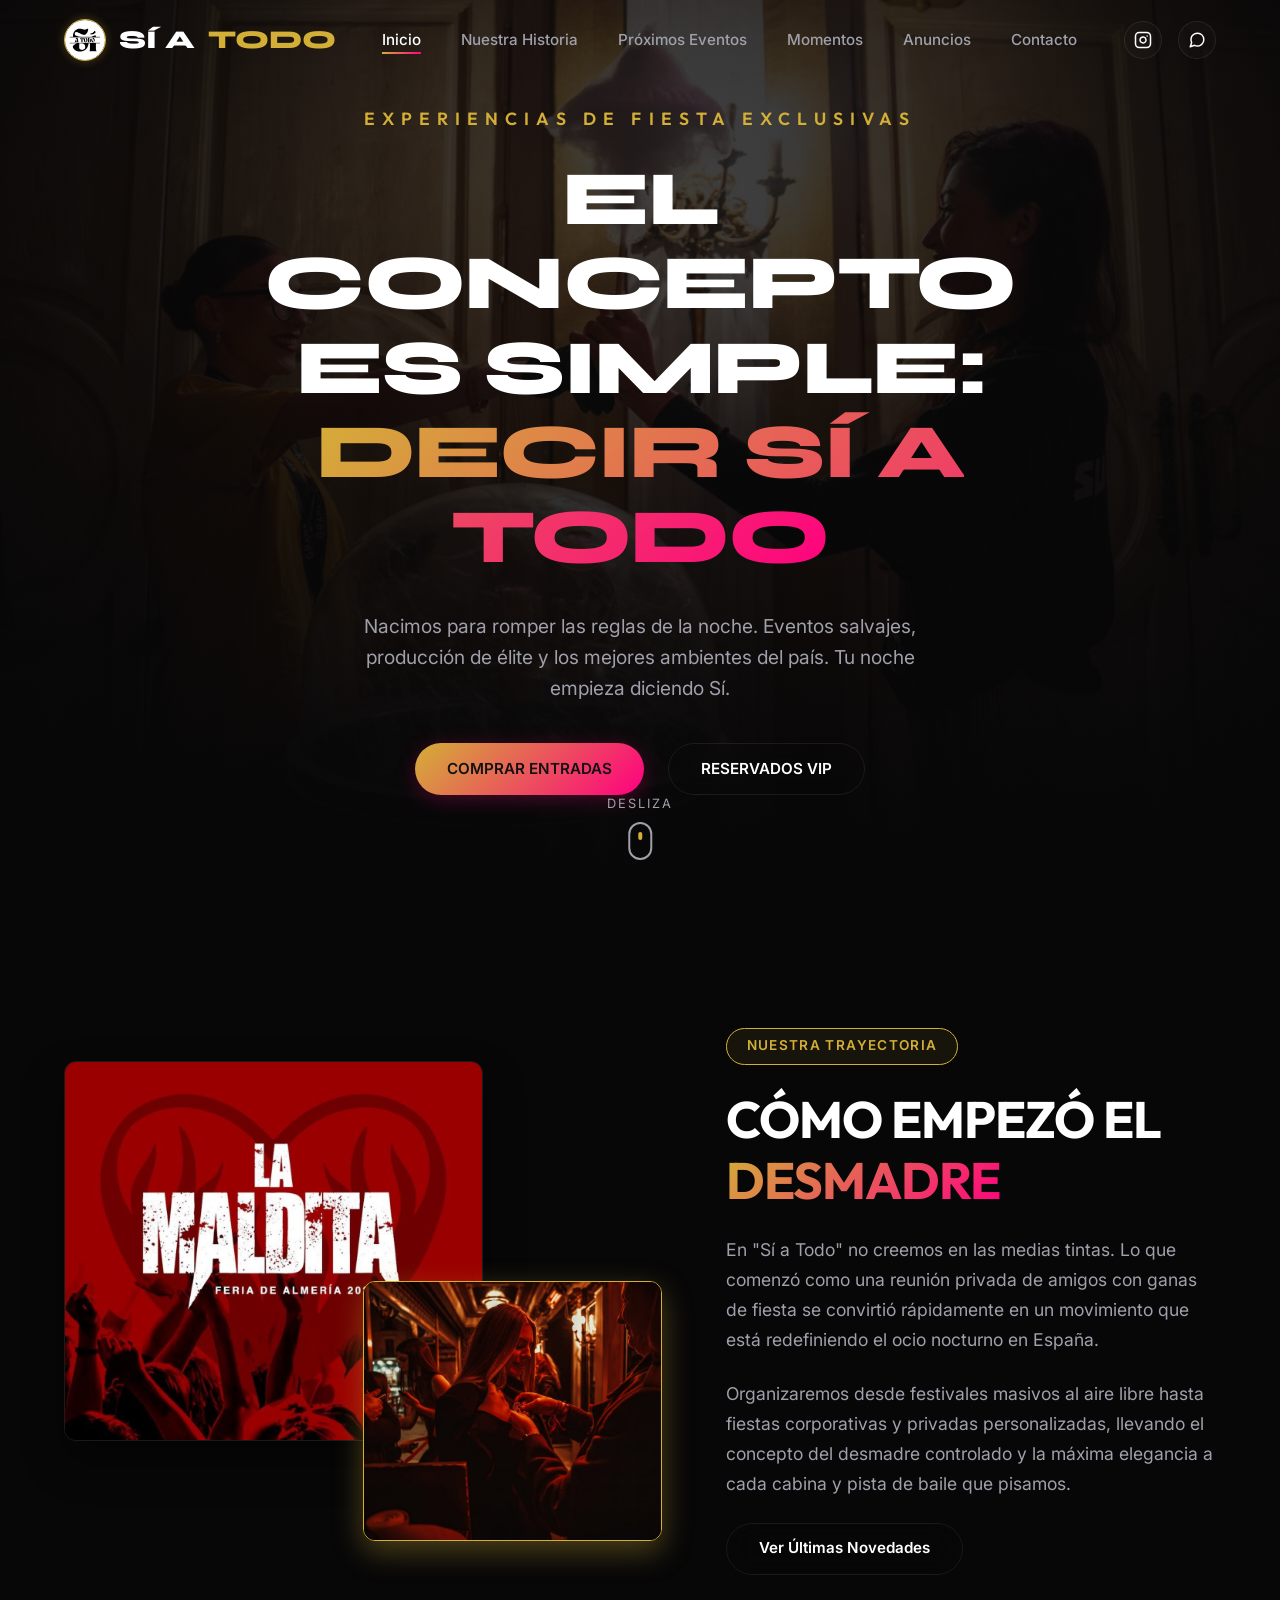
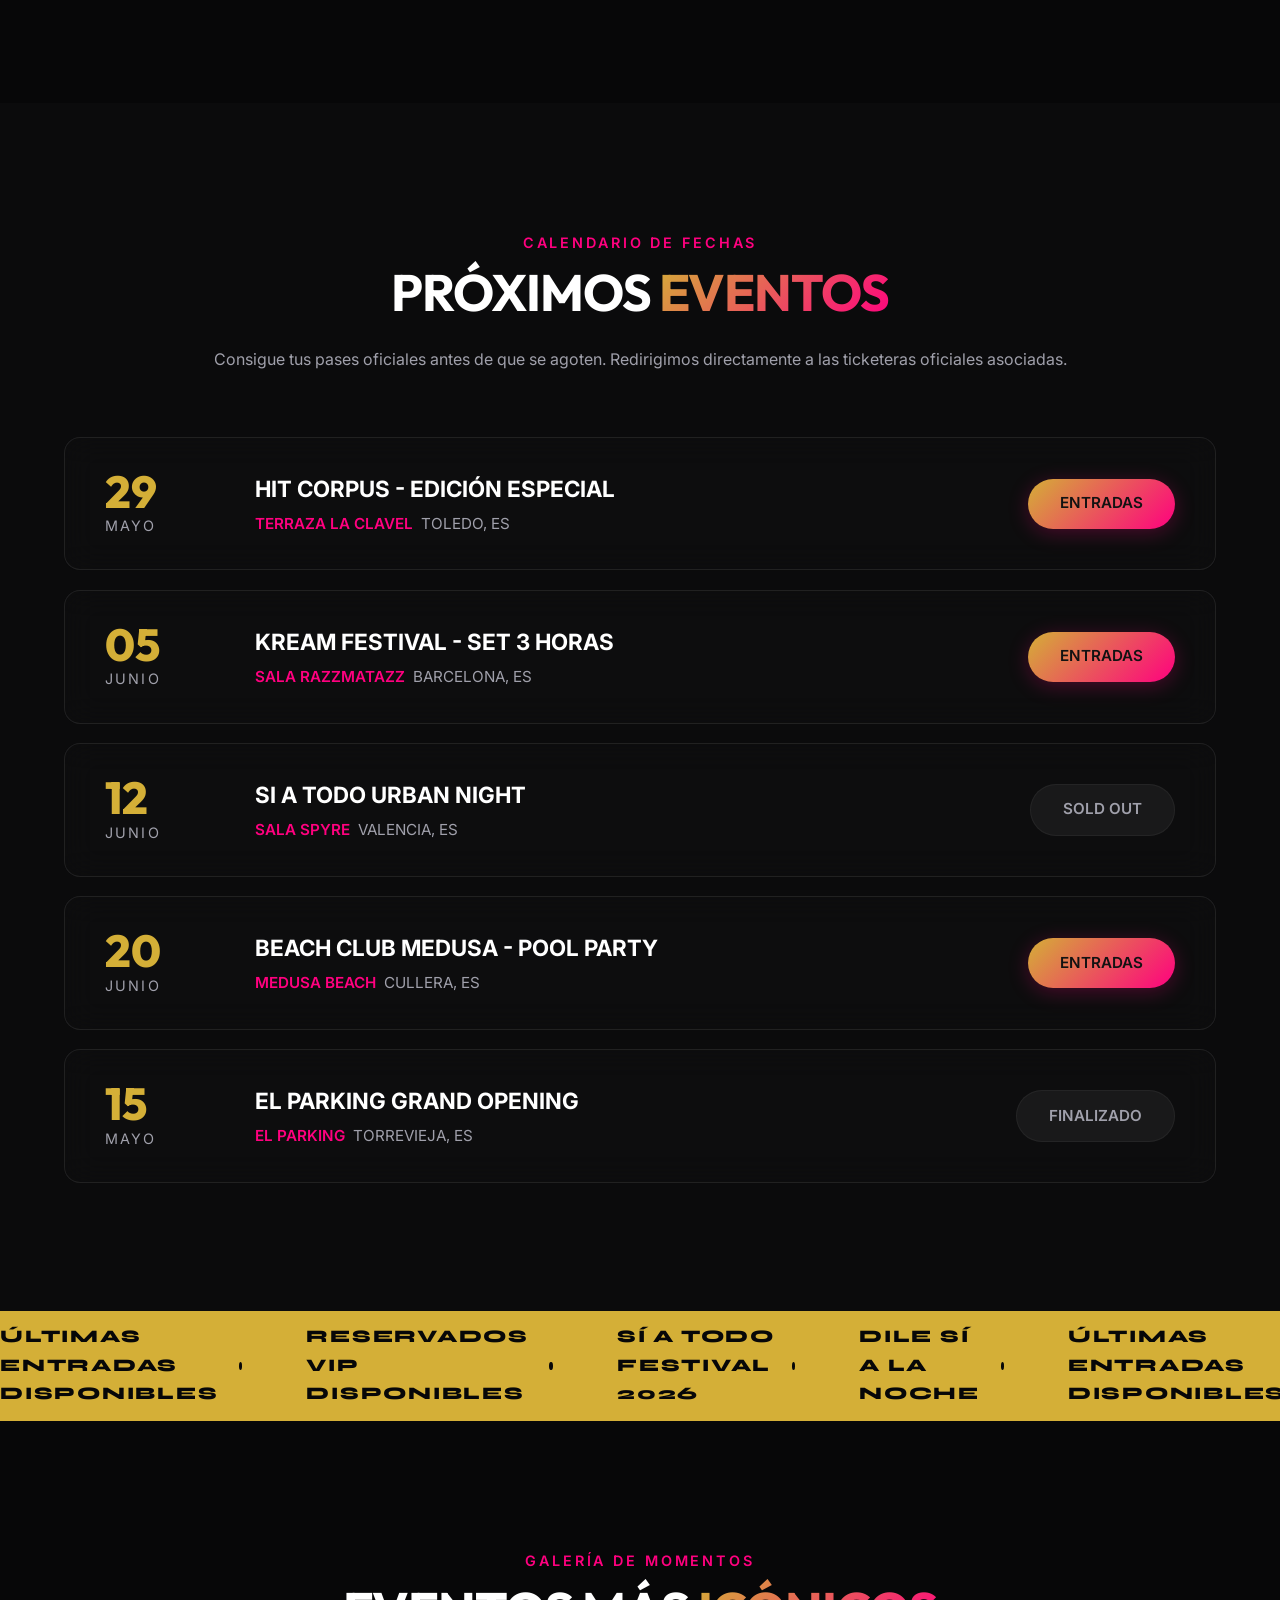
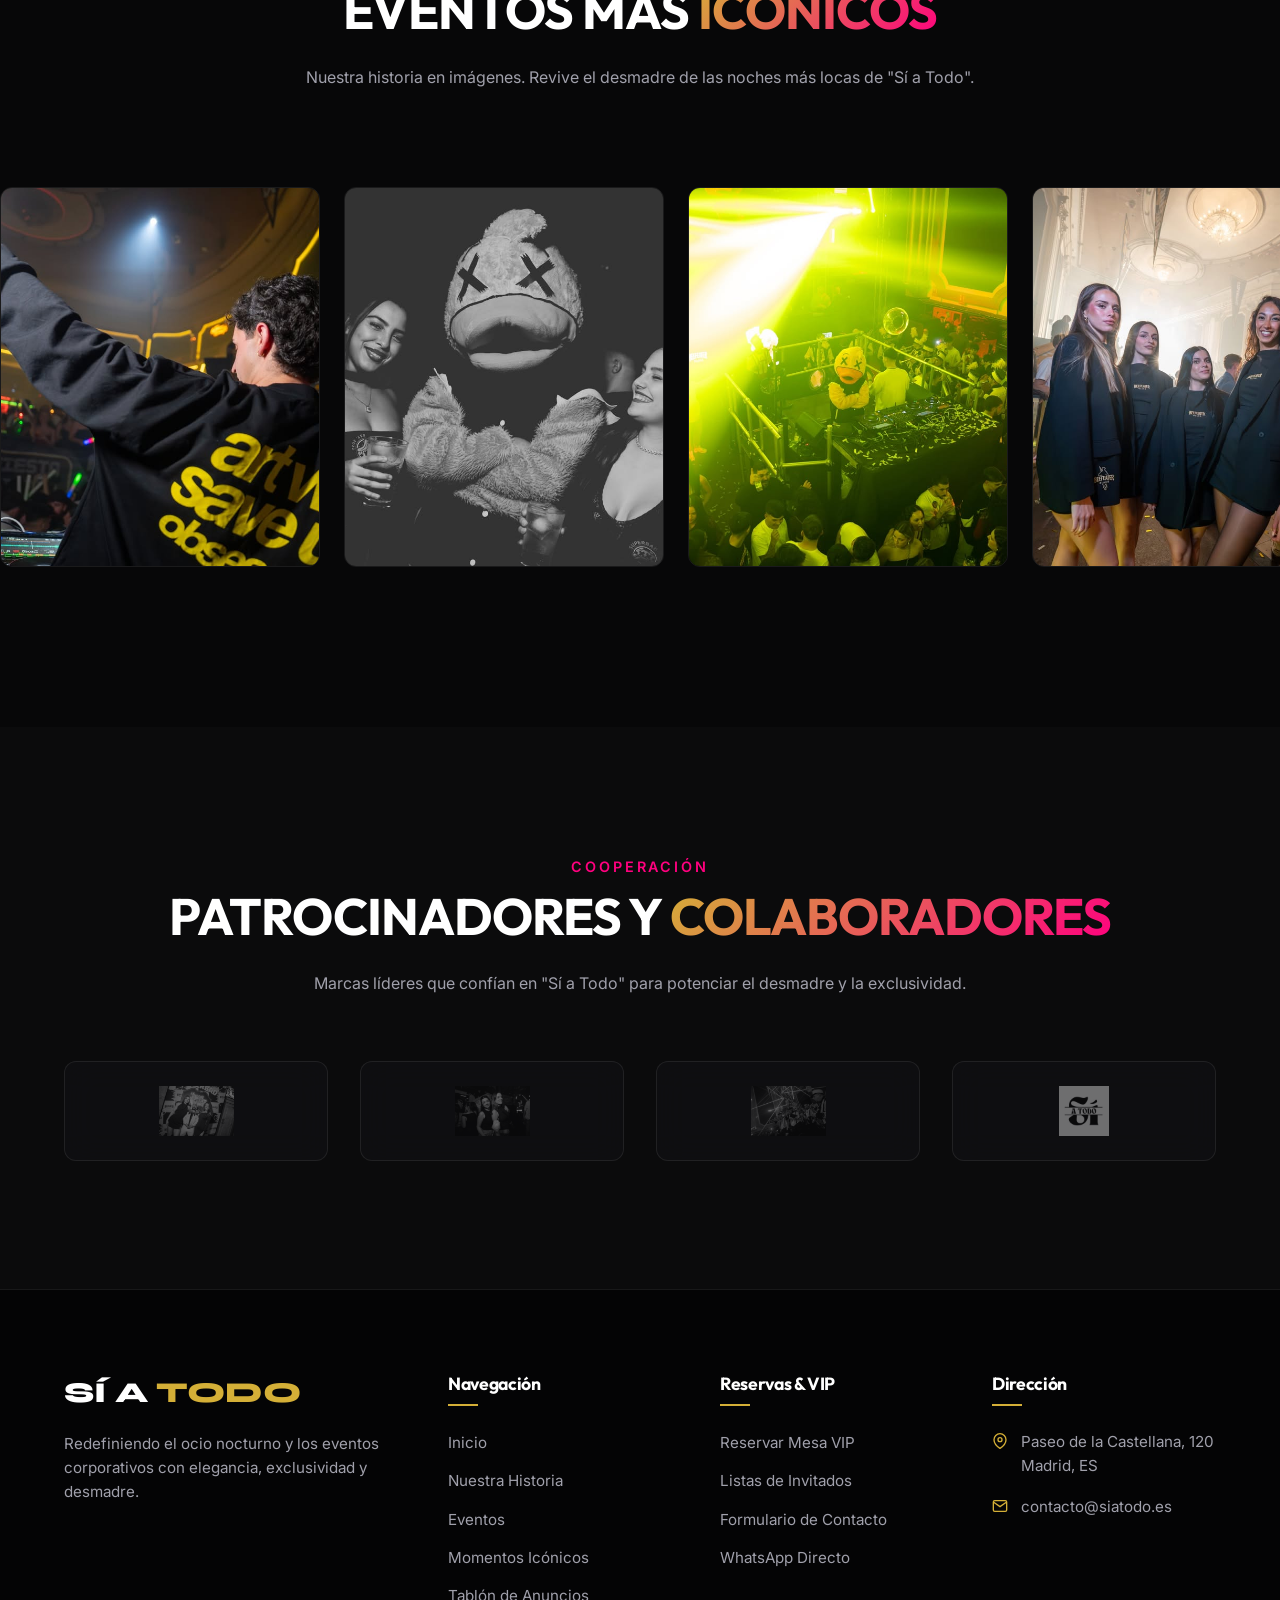
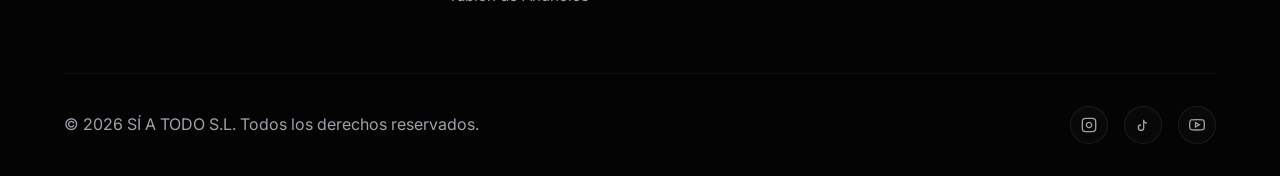
==== index.html @ d2b994b3 "Initial commit - Si a Todo Premium Website" ====
<!DOCTYPE html>
<html lang="es">
<head>
    <meta charset="UTF-8">
    <meta name="viewport" content="width=device-width, initial-scale=1.0">
    <title>SÍ A TODO | Eventos & Experiencias de Fiesta Premium</title>
    
    <!-- Meta tags SEO -->
    <meta name="description" content="En Sí a Todo creamos experiencias de fiesta exclusivas, festivales y eventos corporativos de alto nivel. La vida es un evento. Dile que sí.">
    <meta name="keywords" content="Si a todo, fiestas madrid, eventos premium, discotecas españa, reservados vip, festivales perreo, dj sets">
    <meta name="author" content="Sí a Todo">
    
    <!-- Open Graph (Facebook / LinkedIn) -->
    <meta property="og:type" content="website">
    <meta property="og:title" content="SÍ A TODO | Eventos & Experiencias de Fiesta Premium">
    <meta property="og:description" content="En Sí a Todo creamos noches legendarias. Entradas de eventos, reservados VIP y tablón de anuncios fiesteros.">
    <meta property="og:image" content="https://images.unsplash.com/photo-1514525253161-7a46d19cd819?auto=format&fit=crop&w=1200&h=630&q=80">
    
    <!-- Twitter Card -->
    <meta name="twitter:card" content="summary_large_image">
    <meta name="twitter:title" content="SÍ A TODO | Eventos Premium">
    <meta name="twitter:description" content="¿Preparado para el desmadre? Consigue tus entradas para los próximos eventos de Sí a Todo.">
    <meta name="twitter:image" content="https://images.unsplash.com/photo-1514525253161-7a46d19cd819?auto=format&fit=crop&w=1200&h=630&q=80">
    
    <!-- Stylesheets -->
    <link rel="stylesheet" href="css/style.css">
    
    <!-- Favicon -->
    <link rel="icon" type="image/png" href="https://images.unsplash.com/photo-1514525253161-7a46d19cd819?auto=format&fit=crop&w=32&h=32&q=80">
</head>
<body>

    <!-- 1. NAVIGATION BAR -->
    <nav class="navbar" id="navbar">
        <div class="container">
            <a href="index.html" class="nav-brand" id="nav-brand">
                <img src="logo_si_a_todo.jpg" alt="Logo Sí a Todo" class="nav-logo"> SÍ A <span>TODO</span>
            </a>
            
            <ul class="nav-menu" id="nav-menu">
                <li><a href="index.html" class="nav-link active" id="link-inicio">Inicio</a></li>
                <li><a href="#historia" class="nav-link" id="link-historia">Nuestra Historia</a></li>
                <li><a href="#eventos" class="nav-link" id="link-eventos">Próximos Eventos</a></li>
                <li><a href="#galeria" class="nav-link" id="link-galeria">Momentos</a></li>
                <li><a href="anuncios.html" class="nav-link" id="link-anuncios">Anuncios</a></li>
                <li><a href="anuncios.html#contacto" class="nav-link" id="link-contacto">Contacto</a></li>
            </ul>
            
            <div class="nav-socials">
                <a href="https://instagram.com" target="_blank" class="social-icon" aria-label="Instagram" id="social-instagram">
                    <svg width="18" height="18" viewBox="0 0 24 24" fill="none" stroke="currentColor" stroke-width="2" stroke-linecap="round" stroke-linejoin="round"><rect x="2" y="2" width="20" height="20" rx="5" ry="5"></rect><path d="M16 11.37A4 4 0 1 1 12.63 8 4 4 0 0 1 16 11.37z"></path><line x1="17.5" y1="6.5" x2="17.51" y2="6.5"></line></svg>
                </a>
                <a href="https://wa.me/34600000000" target="_blank" class="social-icon" aria-label="WhatsApp" id="social-whatsapp">
                    <svg width="18" height="18" viewBox="0 0 24 24" fill="none" stroke="currentColor" stroke-width="2" stroke-linecap="round" stroke-linejoin="round"><path d="M21 11.5a8.38 8.38 0 0 1-.9 3.8 8.5 8.5 0 0 1-7.6 4.7 8.38 8.38 0 0 1-3.8-.9L3 21l1.9-5.7a8.38 8.38 0 0 1-.9-3.8 8.5 8.5 0 0 1 4.7-7.6 8.38 8.38 0 0 1 3.8-.9h.5a8.48 8.48 0 0 1 8 8v.5z"></path></svg>
                </a>
            </div>
            
            <button class="nav-toggle" id="nav-toggle" aria-label="Abrir menú">
                <span></span>
                <span></span>
                <span></span>
            </button>
        </div>
    </nav>

    <!-- 2. HERO SECTION -->
    <header class="hero" id="inicio">
        <div class="hero-video-container">
            <video class="hero-video" autoplay loop muted playsinline poster="1.jpg">
                <source src="video_recreo.mp4" type="video/mp4">
                <source src="pato_video.mp4" type="video/mp4">
            </video>
        </div>
        <div class="hero-overlay"></div>
        
        <div class="container text-center">
            <div class="hero-content">
                <p class="hero-subtitle">EXPERIENCIAS DE FIESTA EXCLUSIVAS</p>
                <h1 class="hero-title">EL CONCEPTO ES SIMPLE:<br><span class="text-gradient">DECIR SÍ A TODO</span></h1>
                <p class="hero-description">Nacimos para romper las reglas de la noche. Eventos salvajes, producción de élite y los mejores ambientes del país. Tu noche empieza diciendo Sí.</p>
                <div class="hero-actions">
                    <a href="#eventos" class="btn btn-primary" id="btn-hero-tickets">COMPRAR ENTRADAS</a>
                    <a href="anuncios.html#contacto" class="btn btn-outline" id="btn-hero-reservados">RESERVADOS VIP</a>
                </div>
            </div>
        </div>
        
        <div class="scroll-indicator">
            <span>Desliza</span>
            <div class="mouse-icon"></div>
        </div>
    </header>

    <!-- 3. HISTORY SECTION -->
    <section class="section section-dark" id="historia">
        <div class="container">
            <div class="history-grid">
                <div class="history-images" id="history-images">
                    <div class="history-img-wrapper img-large">
                        <img src="maldita.jpg" alt="Ambiente de Fiesta Si a Todo">
                    </div>
                    <div class="history-img-wrapper img-small">
                        <img src="2.jpg" alt="Concierto Si a Todo">
                    </div>
                </div>
                
                <div class="history-text" id="history-text">
                    <span class="history-badge">Nuestra Trayectoria</span>
                    <h2>CÓMO EMPEZÓ EL <span class="text-gradient">DESMADRE</span></h2>
                    <p>En "Sí a Todo" no creemos en las medias tintas. Lo que comenzó como una reunión privada de amigos con ganas de fiesta se convirtió rápidamente en un movimiento que está redefiniendo el ocio nocturno en España.</p>
                    <p>Organizaremos desde festivales masivos al aire libre hasta fiestas corporativas y privadas personalizadas, llevando el concepto del desmadre controlado y la máxima elegancia a cada cabina y pista de baile que pisamos.</p>
                    <a href="anuncios.html" class="btn btn-outline" id="btn-history-more">Ver Últimas Novedades</a>
                </div>
            </div>
        </div>
    </section>

    <!-- 4. UPCOMING EVENTS SECTION (LANDING PAPER) -->
    <section class="section section-card" id="eventos">
        <div class="container">
            <div class="section-title-wrap text-center">
                <span class="section-tag">CALENDARIO DE FECHAS</span>
                <h2>PRÓXIMOS <span class="text-gradient">EVENTOS</span></h2>
                <p>Consigue tus pases oficiales antes de que se agoten. Redirigimos directamente a las ticketeras oficiales asociadas.</p>
            </div>
            
            <div class="events-list">
                <!-- Evento 1 -->
                <div class="event-row glass-panel" id="event-1">
                    <div class="event-date">
                        <span class="date-day">29</span>
                        <span class="date-month">Mayo</span>
                    </div>
                    <div class="event-info">
                        <span class="event-title">HIT CORPUS - EDICIÓN ESPECIAL</span>
                        <div class="event-venue">
                            <span class="venue-tag">TERRAZA LA CLAVEL</span> TOLEDO, ES
                        </div>
                    </div>
                    <div class="event-action">
                        <a href="https://www.giglon.com" target="_blank" class="btn btn-primary" id="btn-ticket-1">ENTRADAS</a>
                    </div>
                </div>
                
                <!-- Evento 2 -->
                <div class="event-row glass-panel" id="event-2">
                    <div class="event-date">
                        <span class="date-day">05</span>
                        <span class="date-month">Junio</span>
                    </div>
                    <div class="event-info">
                        <span class="event-title">KREAM FESTIVAL - SET 3 HORAS</span>
                        <div class="event-venue">
                            <span class="venue-tag">SALA RAZZMATAZZ</span> BARCELONA, ES
                        </div>
                    </div>
                    <div class="event-action">
                        <a href="https://www.ticketmaster.es" target="_blank" class="btn btn-primary" id="btn-ticket-2">ENTRADAS</a>
                    </div>
                </div>
                
                <!-- Evento 3 -->
                <div class="event-row glass-panel" id="event-3">
                    <div class="event-date">
                        <span class="date-day">12</span>
                        <span class="date-month">Junio</span>
                    </div>
                    <div class="event-info">
                        <span class="event-title">SI A TODO URBAN NIGHT</span>
                        <div class="event-venue">
                            <span class="venue-tag">SALA SPYRE</span> VALENCIA, ES
                        </div>
                    </div>
                    <div class="event-action">
                        <span class="btn btn-soldout" id="btn-ticket-3">SOLD OUT</span>
                    </div>
                </div>
                
                <!-- Evento 4 -->
                <div class="event-row glass-panel" id="event-4">
                    <div class="event-date">
                        <span class="date-day">20</span>
                        <span class="date-month">Junio</span>
                    </div>
                    <div class="event-info">
                        <span class="event-title">BEACH CLUB MEDUSA - POOL PARTY</span>
                        <div class="event-venue">
                            <span class="venue-tag">MEDUSA BEACH</span> CULLERA, ES
                        </div>
                    </div>
                    <div class="event-action">
                        <a href="https://www.fourvenues.com" target="_blank" class="btn btn-primary" id="btn-ticket-4">ENTRADAS</a>
                    </div>
                </div>
                
                <!-- Evento 5 (Pasado) -->
                <div class="event-row glass-panel passed-row" id="event-5">
                    <div class="event-date">
                        <span class="date-day">15</span>
                        <span class="date-month">Mayo</span>
                    </div>
                    <div class="event-info">
                        <span class="event-title">EL PARKING GRAND OPENING</span>
                        <div class="event-venue">
                            <span class="venue-tag">EL PARKING</span> TORREVIEJA, ES
                        </div>
                    </div>
                    <div class="event-action">
                        <span class="btn btn-soldout" id="btn-ticket-5">FINALIZADO</span>
                    </div>
                </div>
            </div>
        </div>
    </section>

    <!-- Ticker Promocional -->
    <div class="ticker-banner">
        <div class="ticker-wrap">
            <div class="ticker-item"><span>ÚLTIMAS ENTRADAS DISPONIBLES</span> <div class="ticker-dot"></div></div>
            <div class="ticker-item"><span>RESERVADOS VIP DISPONIBLES</span> <div class="ticker-dot"></div></div>
            <div class="ticker-item"><span>SÍ A TODO FESTIVAL 2026</span> <div class="ticker-dot"></div></div>
            <div class="ticker-item"><span>DILE SÍ A LA NOCHE</span> <div class="ticker-dot"></div></div>
            <div class="ticker-item"><span>ÚLTIMAS ENTRADAS DISPONIBLES</span> <div class="ticker-dot"></div></div>
            <div class="ticker-item"><span>RESERVADOS VIP DISPONIBLES</span> <div class="ticker-dot"></div></div>
            <div class="ticker-item"><span>SÍ A TODO FESTIVAL 2026</span> <div class="ticker-dot"></div></div>
            <div class="ticker-item"><span>DILE SÍ A LA NOCHE</span> <div class="ticker-dot"></div></div>
        </div>
    </div>

    <!-- 5. MOMENTS GALLERY SECTION -->
    <section class="section section-dark" id="galeria">
        <div class="container">
            <div class="section-title-wrap text-center">
                <span class="section-tag">GALERÍA DE MOMENTOS</span>
                <h2>EVENTOS MÁS <span class="text-gradient">ICÓNICOS</span></h2>
                <p>Nuestra historia en imágenes. Revive el desmadre de las noches más locas de "Sí a Todo".</p>
            </div>
            
            <div class="marquee-container">
                <div class="marquee-wrapper" id="marquee-wrapper">
                    <!-- Item 1 -->
                    <div class="marquee-item">
                        <img src="3.jpg" alt="Iconic Event 1">
                        <div class="marquee-item-overlay">
                            <span class="marquee-title">Opening Toledo 2025</span>
                            <span class="marquee-desc">15,000 Personas</span>
                        </div>
                    </div>
                    <!-- Item 2 -->
                    <div class="marquee-item">
                        <img src="4.jpg" alt="Iconic Event 2">
                        <div class="marquee-item-overlay">
                            <span class="marquee-title">Pool Party Medusa</span>
                            <span class="marquee-desc">Edición Sold Out</span>
                        </div>
                    </div>
                    <!-- Item 3 -->
                    <div class="marquee-item">
                        <img src="5.jpg" alt="Iconic Event 3">
                        <div class="marquee-item-overlay">
                            <span class="marquee-title">Razzmatazz Invasion</span>
                            <span class="marquee-desc">DJ Sets de Infarto</span>
                        </div>
                    </div>
                    <!-- Item 4 -->
                    <div class="marquee-item">
                        <img src="6.jpg" alt="Iconic Event 4">
                        <div class="marquee-item-overlay">
                            <span class="marquee-title">VIP Secret Club</span>
                            <span class="marquee-desc">Noche Exclusiva</span>
                        </div>
                    </div>
                    <!-- Duplicado para efecto infinito en CSS -->
                    <div class="marquee-item">
                        <img src="3.jpg" alt="Iconic Event 1">
                        <div class="marquee-item-overlay">
                            <span class="marquee-title">Opening Toledo 2025</span>
                            <span class="marquee-desc">15,000 Personas</span>
                        </div>
                    </div>
                    <div class="marquee-item">
                        <img src="4.jpg" alt="Iconic Event 2">
                        <div class="marquee-item-overlay">
                            <span class="marquee-title">Pool Party Medusa</span>
                            <span class="marquee-desc">Edición Sold Out</span>
                        </div>
                    </div>
                    <div class="marquee-item">
                        <img src="5.jpg" alt="Iconic Event 3">
                        <div class="marquee-item-overlay">
                            <span class="marquee-title">Razzmatazz Invasion</span>
                            <span class="marquee-desc">DJ Sets de Infarto</span>
                        </div>
                    </div>
                    <div class="marquee-item">
                        <img src="6.jpg" alt="Iconic Event 4">
                        <div class="marquee-item-overlay">
                            <span class="marquee-title">VIP Secret Club</span>
                            <span class="marquee-desc">Noche Exclusiva</span>
                        </div>
                    </div>
                </div>
            </div>
        </div>
    </section>

    <!-- 6. SPONSORS & COLLABORATORS -->
    <section class="section section-card" id="colaboradores">
        <div class="container">
            <div class="section-title-wrap text-center">
                <span class="section-tag">COOPERACIÓN</span>
                <h2>PATROCINADORES Y <span class="text-gradient">COLABORADORES</span></h2>
                <p>Marcas líderes que confían en "Sí a Todo" para potenciar el desmadre y la exclusividad.</p>
            </div>
            
            <div class="sponsors-grid">
                <div class="sponsor-card glass-panel" id="sponsor-1">
                    <img src="12.jpg" alt="Sponsor 1: Absolut">
                </div>
                <div class="sponsor-card glass-panel" id="sponsor-2">
                    <img src="13.jpg" alt="Sponsor 2: RedBull">
                </div>
                <div class="sponsor-card glass-panel" id="sponsor-3">
                    <img src="14.jpg" alt="Sponsor 3: Fourvenues">
                </div>
                <div class="sponsor-card glass-panel" id="sponsor-4">
                    <img src="logo_si_a_todo.jpg" alt="Sponsor 4: Sí a Todo Brand">
                </div>
            </div>
        </div>
    </section>

    <!-- 7. FOOTER -->
    <footer class="footer">
        <div class="container">
            <div class="footer-grid">
                <div class="footer-brand">
                    <a href="#" class="footer-brand-title">SÍ A <span>TODO</span></a>
                    <p class="footer-desc">Redefiniendo el ocio nocturno y los eventos corporativos con elegancia, exclusividad y desmadre.</p>
                </div>
                
                <div>
                    <h4 class="footer-col-title">Navegación</h4>
                    <ul class="footer-links">
                        <li><a href="index.html">Inicio</a></li>
                        <li><a href="#historia">Nuestra Historia</a></li>
                        <li><a href="#eventos">Eventos</a></li>
                        <li><a href="#galeria">Momentos Icónicos</a></li>
                        <li><a href="anuncios.html">Tablón de Anuncios</a></li>
                    </ul>
                </div>
                
                <div>
                    <h4 class="footer-col-title">Reservas & VIP</h4>
                    <ul class="footer-links">
                        <li><a href="anuncios.html#contacto">Reservar Mesa VIP</a></li>
                        <li><a href="https://www.fourvenues.com" target="_blank">Listas de Invitados</a></li>
                        <li><a href="anuncios.html#contacto">Formulario de Contacto</a></li>
                        <li><a href="https://wa.me/34600000000" target="_blank">WhatsApp Directo</a></li>
                    </ul>
                </div>
                
                <div>
                    <h4 class="footer-col-title">Dirección</h4>
                    <div class="footer-contact-info">
                        <div class="footer-contact-item">
                            <svg width="16" height="16" viewBox="0 0 24 24" fill="none" stroke="currentColor" stroke-width="2"><path d="M21 10c0 7-9 13-9 13s-9-6-9-13a9 9 0 0 1 18 0z"></path><circle cx="12" cy="10" r="3"></circle></svg>
                            <span>Paseo de la Castellana, 120<br>Madrid, ES</span>
                        </div>
                        <div class="footer-contact-item">
                            <svg width="16" height="16" viewBox="0 0 24 24" fill="none" stroke="currentColor" stroke-width="2"><path d="M4 4h16c1.1 0 2 .9 2 2v12c0 1.1-.9 2-2 2H4c-1.1 0-2-.9-2-2V6c0-1.1.9-2 2-2z"></path><polyline points="22,6 12,13 2,6"></polyline></svg>
                            <span>contacto@siatodo.es</span>
                        </div>
                    </div>
                </div>
            </div>
            
            <div class="footer-bottom-bar">
                <p>&copy; 2026 SÍ A TODO S.L. Todos los derechos reservados.</p>
                <div class="footer-social-wrap">
                    <a href="https://instagram.com" target="_blank" class="social-icon" aria-label="Instagram"><svg width="16" height="16" viewBox="0 0 24 24" fill="none" stroke="currentColor" stroke-width="2"><rect x="2" y="2" width="20" height="20" rx="5" ry="5"></rect><path d="M16 11.37A4 4 0 1 1 12.63 8 4 4 0 0 1 16 11.37z"></path><line x1="17.5" y1="6.5" x2="17.51" y2="6.5"></line></svg></a>
                    <a href="https://tiktok.com" target="_blank" class="social-icon" aria-label="TikTok"><svg width="16" height="16" viewBox="0 0 24 24" fill="none" stroke="currentColor" stroke-width="2"><path d="M9 12a4 4 0 1 0 4 4V4a5 5 0 0 0 5 5"></path></svg></a>
                    <a href="https://youtube.com" target="_blank" class="social-icon" aria-label="YouTube"><svg width="16" height="16" viewBox="0 0 24 24" fill="none" stroke="currentColor" stroke-width="2"><path d="M22.54 6.42a2.78 2.78 0 0 0-1.94-2C18.88 4 12 4 12 4s-6.88 0-8.6.46a2.78 2.78 0 0 0-1.94 2A29 29 0 0 0 1 11.75a29 29 0 0 0 .46 5.33A2.78 2.78 0 0 0 3.4 19c1.72.46 8.6.46 8.6.46s6.88 0 8.6-.46a2.78 2.78 0 0 0 1.94-2 29 29 0 0 0 .46-5.25 29 29 0 0 0-.46-5.33z"></path><polygon points="9.75 15.02 15.5 11.75 9.75 8.48 9.75 15.02"></polygon></svg></a>
                </div>
            </div>
        </div>
    </footer>

    <!-- Script principal -->
    <script src="js/script.js"></script>
</body>
</html>
---- css/style.css ----
/* ==========================================================================
   CSS CORE - SYSTEM DESIGN FOR "SI A TODO"
   Author: Antigravity AI
   Aesthetic: Nocturnal Premium / Neon Gold / Glassmorphism
   ========================================================================== */

/* 1. IMPORTS & GOOGLE FONTS */
@import url('https://fonts.googleapis.com/css2?family=Inter:wght@300;400;500;600;700&family=Outfit:wght@400;600;700;800&family=Syne:wght@600;700;800&display=swap');

/* 2. VARIABLES & CUSTOM PROPERTIES */
:root {
    /* Colors */
    --bg-dark: #070708;
    --bg-card: #121214;
    --primary: #D4AF37; /* Oro Champagne */
    --primary-glow: rgba(212, 175, 55, 0.35);
    --secondary: #9d4edd; /* Violeta Eléctrico */
    --accent: #ff007f; /* Fucsia Neón */
    --accent-gradient: linear-gradient(135deg, #D4AF37 0%, #ff007f 100%);
    --neon-gradient: linear-gradient(90deg, #ff007f, #9d4edd, #D4AF37, #ff007f);
    
    /* Text colors */
    --text-main: #ffffff;
    --text-muted: #a0a0ab;
    --text-dark: #121212;

    /* Glassmorphism */
    --glass-bg: rgba(18, 18, 20, 0.65);
    --glass-border: rgba(255, 255, 255, 0.08);
    --glass-blur: blur(16px);
    
    /* Spacing & Transitions */
    --transition-smooth: all 0.4s cubic-bezier(0.16, 1, 0.3, 1);
    --transition-fast: all 0.2s ease;
}

/* 3. BASE RESETS */
*, *::before, *::after {
    box-sizing: border-box;
    margin: 0;
    padding: 0;
}

html {
    scroll-behavior: smooth;
    font-size: 16px;
    background-color: var(--bg-dark);
    color: var(--text-main);
    font-family: 'Inter', sans-serif;
    overflow-x: hidden;
}

body {
    min-height: 100vh;
    line-height: 1.6;
    overflow-x: hidden;
}

/* Typography */
h1, h2, h3, h4 {
    font-family: 'Outfit', sans-serif;
    font-weight: 700;
    letter-spacing: -0.02em;
    color: var(--text-main);
}

h1 {
    font-family: 'Syne', sans-serif;
    font-size: clamp(2.5rem, 6vw, 5rem);
    line-height: 1.1;
    font-weight: 800;
}

h2 {
    font-size: clamp(2rem, 4vw, 3.5rem);
    line-height: 1.2;
    margin-bottom: 1.5rem;
}

h3 {
    font-size: clamp(1.5rem, 3vw, 2.2rem);
    margin-bottom: 1rem;
}

p {
    font-size: 1rem;
    color: var(--text-muted);
    font-weight: 400;
}

a {
    color: inherit;
    text-decoration: none;
    transition: var(--transition-fast);
}

/* Buttons */
.btn {
    display: inline-flex;
    align-items: center;
    justify-content: center;
    padding: 0.8rem 2rem;
    border-radius: 50px;
    font-weight: 600;
    font-family: 'Inter', sans-serif;
    font-size: 0.95rem;
    cursor: pointer;
    transition: var(--transition-smooth);
    border: none;
    gap: 0.5rem;
}

.btn-primary {
    background: var(--accent-gradient);
    color: var(--text-dark);
    box-shadow: 0 4px 20px rgba(255, 0, 127, 0.25);
    position: relative;
    overflow: hidden;
    z-index: 1;
}

.btn-primary::before {
    content: '';
    position: absolute;
    top: 0;
    left: 0;
    width: 100%;
    height: 100%;
    background: linear-gradient(135deg, #ff007f 0%, #D4AF37 100%);
    opacity: 0;
    transition: var(--transition-smooth);
    z-index: -1;
}

.btn-primary:hover {
    transform: translateY(-3px);
    box-shadow: 0 8px 30px rgba(212, 175, 55, 0.4);
    color: #ffffff;
}

.btn-primary:hover::before {
    opacity: 1;
}

.btn-outline {
    background: transparent;
    color: var(--text-main);
    border: 1px solid var(--glass-border);
    backdrop-filter: var(--glass-blur);
}

.btn-outline:hover {
    background: rgba(255, 255, 255, 0.05);
    border-color: var(--primary);
    transform: translateY(-2px);
    box-shadow: 0 4px 15px rgba(212, 175, 55, 0.15);
}

.btn-soldout {
    background: rgba(255, 255, 255, 0.05);
    color: var(--text-muted);
    border: 1px solid rgba(255, 255, 255, 0.05);
    cursor: not-allowed;
}

/* 4. UTILITIES & STRUCTURAL LAYOUT */
.container {
    width: 100%;
    max-width: 1200px;
    margin: 0 auto;
    padding: 0 1.5rem;
}

.section {
    padding: 8rem 0;
    position: relative;
}

.section-dark {
    background-color: var(--bg-dark);
}

.section-card {
    background-attachment: fixed;
    background-color: #0b0b0c;
}

.text-gradient {
    background: var(--accent-gradient);
    -webkit-background-clip: text;
    -webkit-text-fill-color: transparent;
}

.text-center {
    text-align: center;
}

.glass-panel {
    background: var(--glass-bg);
    border: 1px solid var(--glass-border);
    backdrop-filter: var(--glass-blur);
    -webkit-backdrop-filter: var(--glass-blur);
    border-radius: 16px;
}

/* 5. NAVIGATION BAR */
.navbar {
    position: fixed;
    top: 0;
    left: 0;
    width: 100%;
    height: 80px;
    z-index: 1000;
    display: flex;
    align-items: center;
    transition: var(--transition-smooth);
}

.navbar.scrolled {
    height: 70px;
    background: rgba(7, 7, 8, 0.85);
    border-bottom: 1px solid var(--glass-border);
    backdrop-filter: var(--glass-blur);
    -webkit-backdrop-filter: var(--glass-blur);
}

.navbar .container {
    display: flex;
    justify-content: space-between;
    align-items: center;
}

.nav-brand {
    font-family: 'Syne', sans-serif;
    font-size: 1.6rem;
    font-weight: 800;
    color: var(--text-main);
    display: flex;
    align-items: center;
    gap: 0.8rem;
}

.nav-logo {
    height: 42px;
    width: 42px;
    border-radius: 50%;
    object-fit: cover;
    border: 1.5px solid var(--primary);
    box-shadow: 0 0 10px rgba(212, 175, 55, 0.3);
}

.nav-brand span {
    color: var(--primary);
}

.nav-menu {
    display: flex;
    align-items: center;
    gap: 2.5rem;
    list-style: none;
}

.nav-link {
    font-weight: 500;
    font-size: 0.95rem;
    color: var(--text-muted);
    position: relative;
    padding: 0.3rem 0;
}

.nav-link::after {
    content: '';
    position: absolute;
    bottom: 0;
    left: 0;
    width: 0%;
    height: 2px;
    background: var(--accent-gradient);
    transition: var(--transition-smooth);
}

.nav-link:hover {
    color: var(--text-main);
}

.nav-link:hover::after {
    width: 100%;
}

.nav-link.active {
    color: var(--text-main);
}

.nav-link.active::after {
    width: 100%;
}

.nav-socials {
    display: flex;
    gap: 1rem;
    align-items: center;
}

.social-icon {
    width: 38px;
    height: 38px;
    border-radius: 50%;
    border: 1px solid var(--glass-border);
    display: flex;
    align-items: center;
    justify-content: center;
    background: rgba(255, 255, 255, 0.02);
    transition: var(--transition-smooth);
}

.social-icon:hover {
    border-color: var(--primary);
    background: rgba(212, 175, 55, 0.1);
    transform: translateY(-3px) scale(1.05);
    color: var(--primary);
}

.nav-toggle {
    display: none;
    flex-direction: column;
    gap: 6px;
    cursor: pointer;
    border: none;
    background: transparent;
    padding: 4px;
}

.nav-toggle span {
    display: block;
    width: 28px;
    height: 2px;
    background-color: var(--text-main);
    transition: var(--transition-smooth);
}

/* 6. HERO SECTION */
.hero {
    height: 100vh;
    display: flex;
    align-items: center;
    position: relative;
    overflow: hidden;
}

.hero-video-container {
    position: absolute;
    top: 0;
    left: 0;
    width: 100%;
    height: 100%;
    z-index: 1;
}

.hero-video {
    width: 100%;
    height: 100%;
    object-fit: cover;
}

.hero-overlay {
    position: absolute;
    top: 0;
    left: 0;
    width: 100%;
    height: 100%;
    background: radial-gradient(circle at center, rgba(7, 7, 8, 0.4) 0%, rgba(7, 7, 8, 0.95) 100%),
                linear-gradient(to bottom, rgba(7, 7, 8, 0.3) 0%, rgba(7, 7, 8, 1) 100%);
    z-index: 2;
}

.hero .container {
    position: relative;
    z-index: 3;
}

.hero-content {
    max-width: 800px;
    margin: 0 auto;
}

.hero-subtitle {
    font-family: 'Outfit', sans-serif;
    font-size: 1.1rem;
    letter-spacing: 0.4em;
    text-transform: uppercase;
    color: var(--primary);
    margin-bottom: 1.5rem;
    font-weight: 600;
}

.hero-title {
    margin-bottom: 2rem;
}

.hero-description {
    font-size: 1.2rem;
    color: var(--text-muted);
    margin-bottom: 2.5rem;
    max-width: 600px;
    margin-left: auto;
    margin-right: auto;
}

.hero-actions {
    display: flex;
    gap: 1.5rem;
    justify-content: center;
}

/* Scroll indicator */
.scroll-indicator {
    position: absolute;
    bottom: 40px;
    left: 50%;
    transform: translateX(-50%);
    z-index: 3;
    display: flex;
    flex-direction: column;
    align-items: center;
    gap: 8px;
    color: var(--text-muted);
    font-size: 0.8rem;
    text-transform: uppercase;
    letter-spacing: 0.15em;
}

.mouse-icon {
    width: 24px;
    height: 38px;
    border: 2px solid var(--text-muted);
    border-radius: 12px;
    position: relative;
}

.mouse-icon::before {
    content: '';
    position: absolute;
    top: 8px;
    left: 50%;
    transform: translateX(-50%);
    width: 4px;
    height: 8px;
    background-color: var(--primary);
    border-radius: 2px;
    animation: scroll-wheel 1.6s infinite;
}

@keyframes scroll-wheel {
    0% { top: 6px; opacity: 1; }
    50% { top: 14px; opacity: 0.3; }
    100% { top: 6px; opacity: 1; }
}

/* 7. HISTORY SECTION */
.history-grid {
    display: grid;
    grid-template-columns: 1.1fr 0.9fr;
    gap: 4rem;
    align-items: center;
}

.history-images {
    position: relative;
    height: 480px;
}

.history-img-wrapper {
    position: absolute;
    border-radius: 12px;
    overflow: hidden;
    box-shadow: 0 20px 40px rgba(0, 0, 0, 0.4);
    border: 1px solid var(--glass-border);
    transition: var(--transition-smooth);
}

.history-img-wrapper img {
    width: 100%;
    height: 100%;
    object-fit: cover;
    transition: var(--transition-smooth);
}

.history-img-wrapper:hover img {
    transform: scale(1.05);
}

.history-img-wrapper.img-large {
    width: 70%;
    height: 380px;
    top: 0;
    left: 0;
    z-index: 2;
}

.history-img-wrapper.img-small {
    width: 50%;
    height: 260px;
    bottom: 0;
    right: 0;
    z-index: 3;
    border-color: var(--primary);
    box-shadow: 0 10px 30px var(--primary-glow);
}

.history-img-wrapper:hover {
    z-index: 4;
    transform: translateY(-5px);
}

.history-badge {
    display: inline-block;
    padding: 0.4rem 1.2rem;
    background: rgba(212, 175, 55, 0.08);
    border: 1px solid var(--primary);
    border-radius: 20px;
    color: var(--primary);
    font-size: 0.85rem;
    font-weight: 600;
    text-transform: uppercase;
    letter-spacing: 0.1em;
    margin-bottom: 1.5rem;
}

.history-text p {
    margin-bottom: 1.5rem;
    font-size: 1.1rem;
    line-height: 1.7;
}

/* 8. UPCOMING EVENTS (LANDING PAPER) */
.section-title-wrap {
    margin-bottom: 4rem;
}

.section-tag {
    font-size: 0.9rem;
    color: var(--accent);
    text-transform: uppercase;
    letter-spacing: 0.2em;
    font-weight: 600;
    margin-bottom: 0.5rem;
    display: block;
}

.events-list {
    display: flex;
    flex-direction: column;
    gap: 1.2rem;
}

.event-row {
    display: grid;
    grid-template-columns: 150px 1fr 200px;
    align-items: center;
    padding: 2rem 2.5rem;
    transition: var(--transition-smooth);
    background: rgba(255, 255, 255, 0.01);
    position: relative;
    overflow: hidden;
}

.event-row::before {
    content: '';
    position: absolute;
    left: 0;
    top: 0;
    height: 100%;
    width: 3px;
    background: transparent;
    transition: var(--transition-smooth);
}

.event-row:hover {
    background: rgba(255, 255, 255, 0.03);
    border-color: var(--primary);
    box-shadow: 0 10px 30px rgba(0, 0, 0, 0.3);
    transform: translateX(5px);
}

.event-row:hover::before {
    background: var(--accent-gradient);
}

.event-date {
    display: flex;
    flex-direction: column;
    justify-content: center;
}

.date-day {
    font-family: 'Outfit', sans-serif;
    font-size: 2.8rem;
    font-weight: 800;
    line-height: 1;
    color: var(--primary);
}

.date-month {
    font-size: 0.9rem;
    text-transform: uppercase;
    letter-spacing: 0.15em;
    color: var(--text-muted);
}

.event-info {
    display: flex;
    flex-direction: column;
    gap: 0.3rem;
}

.event-title {
    font-size: 1.4rem;
    font-weight: 700;
    transition: var(--transition-fast);
}

.event-row:hover .event-title {
    color: var(--primary);
}

.event-venue {
    display: flex;
    align-items: center;
    gap: 0.5rem;
    font-size: 0.95rem;
    color: var(--text-muted);
}

.venue-tag {
    color: var(--accent);
    font-weight: 600;
}

.event-action {
    display: flex;
    align-items: center;
    justify-content: flex-end;
    gap: 1rem;
}

.passed-row {
    opacity: 0.5;
}

.passed-row:hover {
    transform: none;
    background: rgba(255, 255, 255, 0.01);
}

.passed-row::before {
    display: none;
}

/* 9. MARQUEE / GALERIA INFINITA */
.marquee-container {
    overflow: hidden;
    width: 100vw;
    position: relative;
    left: 50%;
    right: 50%;
    margin-left: -50vw;
    margin-right: -50vw;
    padding: 2rem 0;
}

.marquee-wrapper {
    display: flex;
    width: max-content;
    animation: marquee 35s linear infinite;
    gap: 1.5rem;
}

.marquee-wrapper:hover {
    animation-play-state: paused;
}

.marquee-item {
    width: 320px;
    height: 380px;
    border-radius: 12px;
    overflow: hidden;
    border: 1px solid var(--glass-border);
    position: relative;
    cursor: pointer;
}

.marquee-item img {
    width: 100%;
    height: 100%;
    object-fit: cover;
    transition: var(--transition-smooth);
}

.marquee-item-overlay {
    position: absolute;
    bottom: 0;
    left: 0;
    width: 100%;
    height: 50%;
    background: linear-gradient(to top, rgba(7, 7, 8, 0.9) 0%, transparent 100%);
    display: flex;
    flex-direction: column;
    justify-content: flex-end;
    padding: 1.5rem;
    opacity: 0;
    transition: var(--transition-smooth);
    transform: translateY(10px);
}

.marquee-item:hover img {
    transform: scale(1.08);
}

.marquee-item:hover .marquee-item-overlay {
    opacity: 1;
    transform: translateY(0);
}

.marquee-title {
    font-size: 1.2rem;
    font-weight: 700;
    margin-bottom: 0.2rem;
}

.marquee-desc {
    font-size: 0.85rem;
    color: var(--primary);
}

@keyframes marquee {
    0% { transform: translateX(0); }
    100% { transform: translateX(-50%); }
}

/* Ticker banner */
.ticker-banner {
    background: var(--primary);
    color: var(--bg-dark);
    padding: 0.8rem 0;
    overflow: hidden;
    display: flex;
    font-family: 'Syne', sans-serif;
    font-weight: 800;
    font-size: 1.1rem;
    text-transform: uppercase;
    letter-spacing: 0.1em;
}

.ticker-wrap {
    display: flex;
    width: max-content;
    animation: ticker 15s linear infinite;
    gap: 4rem;
}

.ticker-item {
    display: flex;
    align-items: center;
    gap: 1rem;
}

.ticker-dot {
    width: 8px;
    height: 8px;
    background-color: var(--bg-dark);
    border-radius: 50%;
}

@keyframes ticker {
    0% { transform: translateX(0); }
    100% { transform: translateX(-33.33%); }
}

/* 10. SPONSORS SECTION */
.sponsors-grid {
    display: grid;
    grid-template-columns: repeat(auto-fit, minmax(180px, 1fr));
    gap: 2rem;
    align-items: center;
}

.sponsor-card {
    height: 100px;
    display: flex;
    align-items: center;
    justify-content: center;
    padding: 1.5rem;
    transition: var(--transition-smooth);
    border-radius: 12px;
}

.sponsor-card img {
    max-width: 100%;
    max-height: 100%;
    object-fit: contain;
    filter: grayscale(1) opacity(0.4);
    transition: var(--transition-smooth);
}

.sponsor-card:hover {
    background: rgba(255, 255, 255, 0.02);
    border: 1px solid var(--glass-border);
}

.sponsor-card:hover img {
    filter: grayscale(0) opacity(0.9);
    transform: scale(1.08);
}

/* 11. FOOTER */
.footer {
    background-color: #040405;
    border-top: 1px solid var(--glass-border);
    padding: 5rem 0 2rem 0;
}

.footer-grid {
    display: grid;
    grid-template-columns: 1.5fr repeat(3, 1fr);
    gap: 3rem;
    margin-bottom: 4rem;
}

.footer-brand {
    display: flex;
    flex-direction: column;
    gap: 1rem;
}

.footer-brand-title {
    font-family: 'Syne', sans-serif;
    font-size: 1.8rem;
    font-weight: 800;
}

.footer-brand-title span {
    color: var(--primary);
}

.footer-desc {
    color: var(--text-muted);
    font-size: 0.95rem;
    max-width: 320px;
}

.footer-col-title {
    font-size: 1.1rem;
    margin-bottom: 1.5rem;
    color: var(--text-main);
    position: relative;
    padding-bottom: 0.5rem;
}

.footer-col-title::after {
    content: '';
    position: absolute;
    bottom: 0;
    left: 0;
    width: 30px;
    height: 2px;
    background: var(--primary);
}

.footer-links {
    list-style: none;
    display: flex;
    flex-direction: column;
    gap: 0.8rem;
}

.footer-links a {
    color: var(--text-muted);
    font-size: 0.95rem;
    transition: var(--transition-fast);
}

.footer-links a:hover {
    color: var(--primary);
    padding-left: 5px;
}

.footer-contact-info {
    display: flex;
    flex-direction: column;
    gap: 1rem;
    color: var(--text-muted);
    font-size: 0.95rem;
}

.footer-contact-item {
    display: flex;
    align-items: flex-start;
    gap: 0.8rem;
}

.footer-contact-item svg {
    color: var(--primary);
    margin-top: 3px;
    flex-shrink: 0;
}

.footer-bottom-bar {
    border-top: 1px solid rgba(255, 255, 255, 0.05);
    padding-top: 2rem;
    display: flex;
    justify-content: space-between;
    align-items: center;
    color: var(--text-muted);
    font-size: 0.85rem;
}

.footer-social-wrap {
    display: flex;
    gap: 1rem;
}

/* 12. BULLETIN BOARD & RESERVATIONS (ANUNCIOS.HTML) */
.board-header {
    padding: 10rem 0 4rem 0;
    text-align: center;
    background: radial-gradient(circle at center, rgba(157, 78, 221, 0.15) 0%, transparent 70%);
}

.board-grid {
    display: grid;
    grid-template-columns: repeat(auto-fill, minmax(340px, 1fr));
    gap: 2rem;
    margin-bottom: 5rem;
}

.board-card {
    height: 100%;
    display: flex;
    flex-direction: column;
    overflow: hidden;
    position: relative;
    transition: var(--transition-smooth);
}

.board-card:hover {
    transform: translateY(-8px);
    box-shadow: 0 15px 35px rgba(0, 0, 0, 0.4);
    border-color: var(--primary);
}

.board-img-wrapper {
    width: 100%;
    height: 220px;
    overflow: hidden;
    position: relative;
}

.board-img-wrapper img {
    width: 100%;
    height: 100%;
    object-fit: cover;
    transition: var(--transition-smooth);
}

.board-card:hover .board-img-wrapper img {
    transform: scale(1.05);
}

.board-tag {
    position: absolute;
    top: 15px;
    left: 15px;
    background: var(--accent-gradient);
    color: var(--text-dark);
    padding: 0.3rem 0.9rem;
    border-radius: 30px;
    font-size: 0.75rem;
    font-weight: 700;
    text-transform: uppercase;
    letter-spacing: 0.05em;
    z-index: 2;
}

.board-card-content {
    padding: 2rem;
    display: flex;
    flex-direction: column;
    flex-grow: 1;
}

.board-card-date {
    font-size: 0.85rem;
    color: var(--primary);
    margin-bottom: 0.6rem;
    font-weight: 600;
}

.board-card-title {
    font-size: 1.3rem;
    margin-bottom: 0.8rem;
    line-height: 1.3;
}

.board-card-desc {
    color: var(--text-muted);
    font-size: 0.95rem;
    margin-bottom: 1.5rem;
    flex-grow: 1;
}

.board-card-action {
    display: flex;
    justify-content: space-between;
    align-items: center;
    border-top: 1px solid rgba(255, 255, 255, 0.05);
    padding-top: 1.2rem;
}

.board-card-link {
    color: var(--text-main);
    font-weight: 600;
    font-size: 0.9rem;
    display: flex;
    align-items: center;
    gap: 0.4rem;
}

.board-card-link svg {
    transition: var(--transition-fast);
}

.board-card:hover .board-card-link svg {
    transform: translateX(4px);
    color: var(--primary);
}

/* 13. FOURVENUES INTEGRATION SECTION */
.fourvenues-panel {
    display: grid;
    grid-template-columns: 1.2fr 0.8fr;
    gap: 4rem;
    align-items: center;
    padding: 4rem;
    margin-top: 3rem;
}

.fourvenues-content h3 {
    font-size: 2.2rem;
    line-height: 1.2;
    margin-bottom: 1rem;
}

.fourvenues-features {
    list-style: none;
    margin: 1.5rem 0 2.5rem 0;
    display: flex;
    flex-direction: column;
    gap: 0.8rem;
}

.fourvenues-features li {
    display: flex;
    align-items: center;
    gap: 0.8rem;
    color: var(--text-muted);
}

.fourvenues-features li svg {
    color: var(--primary);
}

.fourvenues-graphics {
    display: flex;
    justify-content: center;
    position: relative;
}

.phone-mockup {
    width: 250px;
    height: 480px;
    border-radius: 36px;
    border: 8px solid #222;
    background: #151518;
    box-shadow: 0 25px 50px rgba(0, 0, 0, 0.6), 0 0 40px rgba(212, 175, 55, 0.15);
    position: relative;
    overflow: hidden;
    display: flex;
    flex-direction: column;
    justify-content: center;
    align-items: center;
}

.phone-screen-logo {
    font-family: 'Syne', sans-serif;
    font-size: 1.8rem;
    font-weight: 800;
    color: #fff;
    margin-bottom: 0.5rem;
}

.phone-screen-logo span {
    color: var(--primary);
}

.phone-screen-tag {
    font-size: 0.75rem;
    color: var(--primary);
    letter-spacing: 0.2em;
    text-transform: uppercase;
}

/* 14. CONTACT FORM */
.contact-section {
    background: radial-gradient(circle at bottom right, rgba(255, 0, 127, 0.08) 0%, transparent 60%);
}

.contact-grid {
    display: grid;
    grid-template-columns: 0.9fr 1.1fr;
    gap: 5rem;
}

.contact-info-panel {
    display: flex;
    flex-direction: column;
    justify-content: center;
}

.contact-form-panel {
    padding: 3rem;
}

.form-group-row {
    display: grid;
    grid-template-columns: 1fr 1fr;
    gap: 1.5rem;
}

.form-group {
    margin-bottom: 1.5rem;
    display: flex;
    flex-direction: column;
    gap: 0.5rem;
}

.form-label {
    font-size: 0.85rem;
    color: var(--text-muted);
    font-weight: 600;
    text-transform: uppercase;
    letter-spacing: 0.05em;
}

.form-control {
    background: rgba(255, 255, 255, 0.03);
    border: 1px solid var(--glass-border);
    border-radius: 8px;
    padding: 1rem 1.2rem;
    color: var(--text-main);
    font-family: 'Inter', sans-serif;
    font-size: 0.95rem;
    transition: var(--transition-fast);
    width: 100%;
}

.form-control:focus {
    outline: none;
    border-color: var(--primary);
    background: rgba(255, 255, 255, 0.05);
    box-shadow: 0 0 15px rgba(212, 175, 55, 0.15);
}

textarea.form-control {
    resize: vertical;
    min-height: 120px;
}

/* 15. MOBILE NAVIGATION RESPONSIVENESS */
@media (max-width: 991px) {
    .nav-menu {
        position: fixed;
        top: 0;
        right: -100%;
        width: 300px;
        height: 100vh;
        background: #09090b;
        border-left: 1px solid var(--glass-border);
        flex-direction: column;
        justify-content: center;
        gap: 2rem;
        transition: var(--transition-smooth);
        z-index: 999;
    }
    
    .nav-menu.open {
        right: 0;
    }
    
    .nav-toggle {
        display: flex;
        z-index: 1000;
    }
    
    .nav-toggle.open span:nth-child(1) {
        transform: rotate(45deg) translate(6px, 6px);
    }
    
    .nav-toggle.open span:nth-child(2) {
        opacity: 0;
    }
    
    .nav-toggle.open span:nth-child(3) {
        transform: rotate(-45deg) translate(5px, -5px);
    }
    
    .history-grid {
        grid-template-columns: 1fr;
        gap: 3rem;
    }
    
    .history-images {
        height: 380px;
    }
    
    .event-row {
        grid-template-columns: 120px 1fr;
        gap: 1rem;
        padding: 1.5rem;
    }
    
    .event-action {
        grid-column: 1 / span 2;
        justify-content: flex-start;
        margin-top: 1rem;
    }
    
    .footer-grid {
        grid-template-columns: 1fr 1fr;
    }
    
    .fourvenues-panel {
        grid-template-columns: 1fr;
        padding: 2rem;
    }
    
    .contact-grid {
        grid-template-columns: 1fr;
        gap: 3rem;
    }
}

@media (max-width: 576px) {
    .event-row {
        grid-template-columns: 1fr;
        padding: 1.5rem;
    }
    
    .event-date {
        margin-bottom: 0.5rem;
    }
    
    .event-action {
        grid-column: 1;
        width: 100%;
    }
    
    .btn {
        width: 100%;
    }
    
    .footer-grid {
        grid-template-columns: 1fr;
    }
    
    .footer-bottom-bar {
        flex-direction: column;
        gap: 1.5rem;
        text-align: center;
    }
    
    .hero-actions {
        flex-direction: column;
        gap: 1rem;
    }
    
    .form-group-row {
        grid-template-columns: 1fr;
        gap: 0;
    }
}
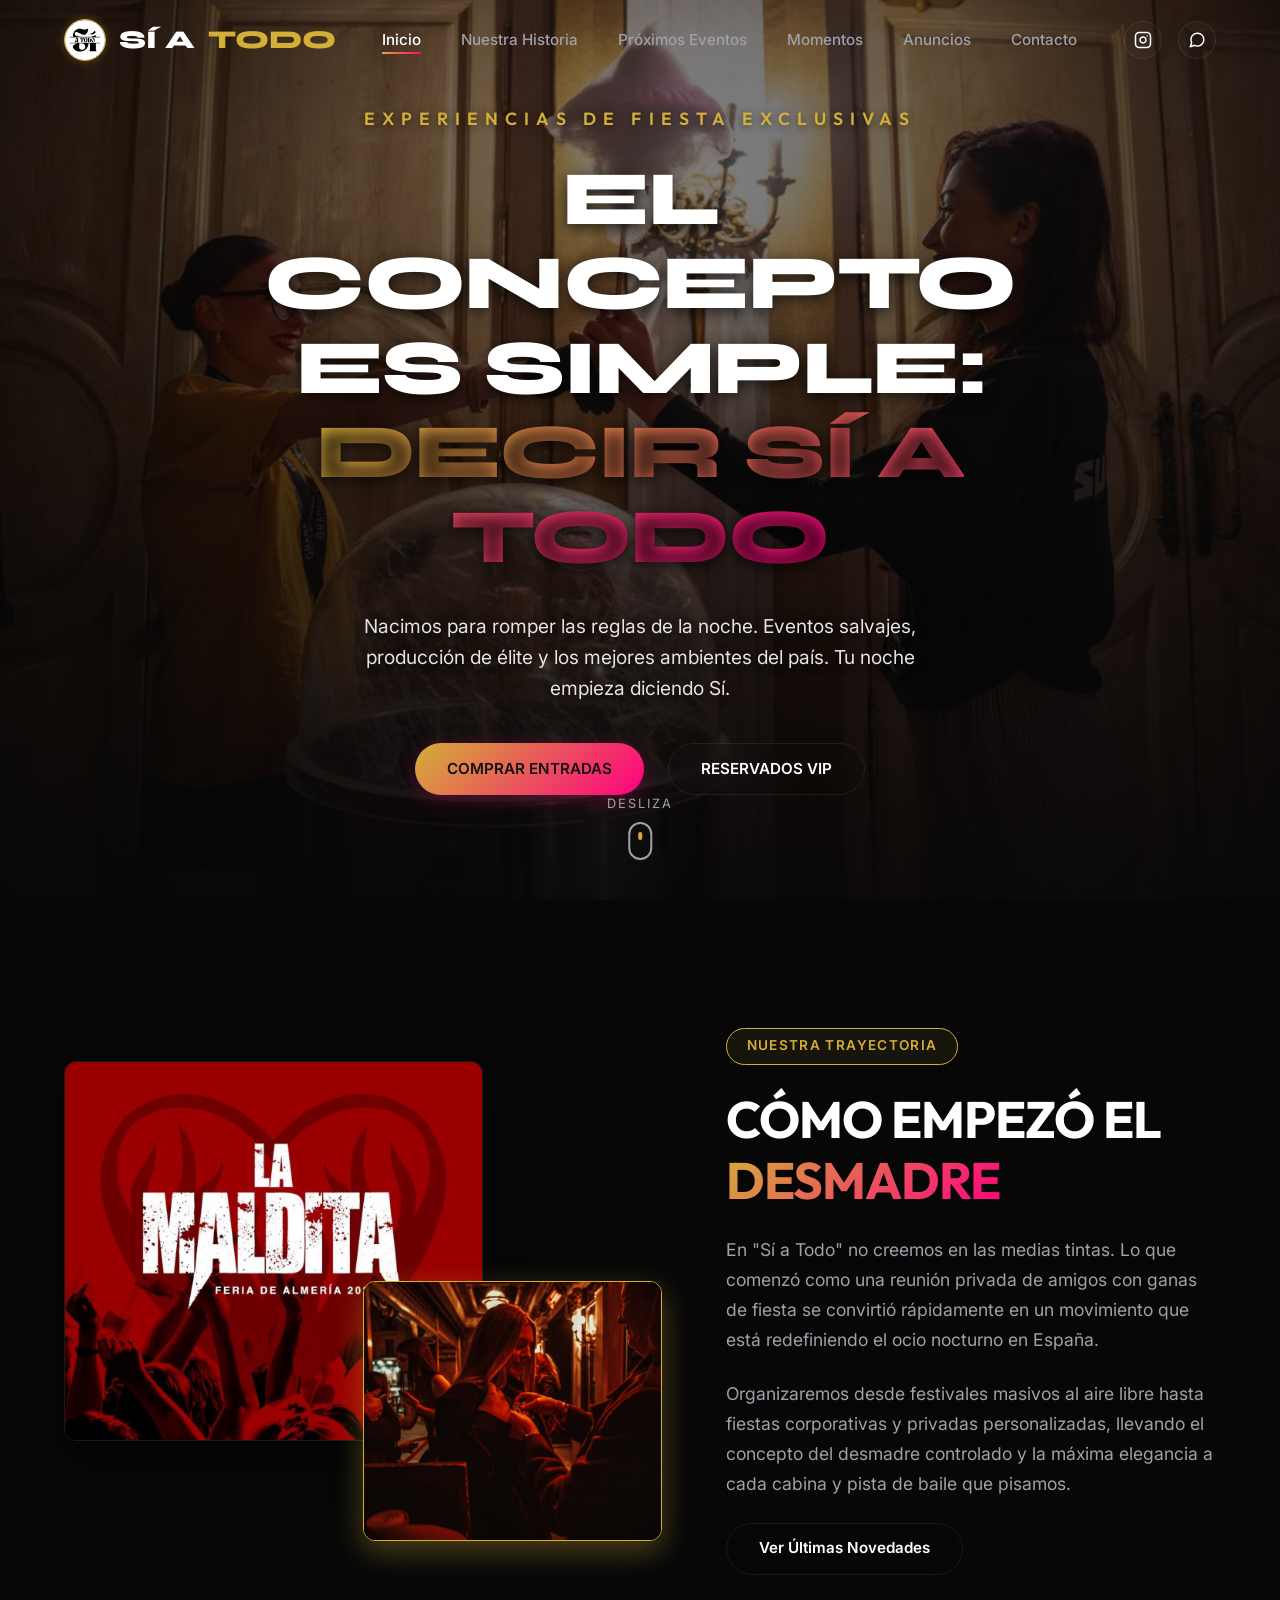
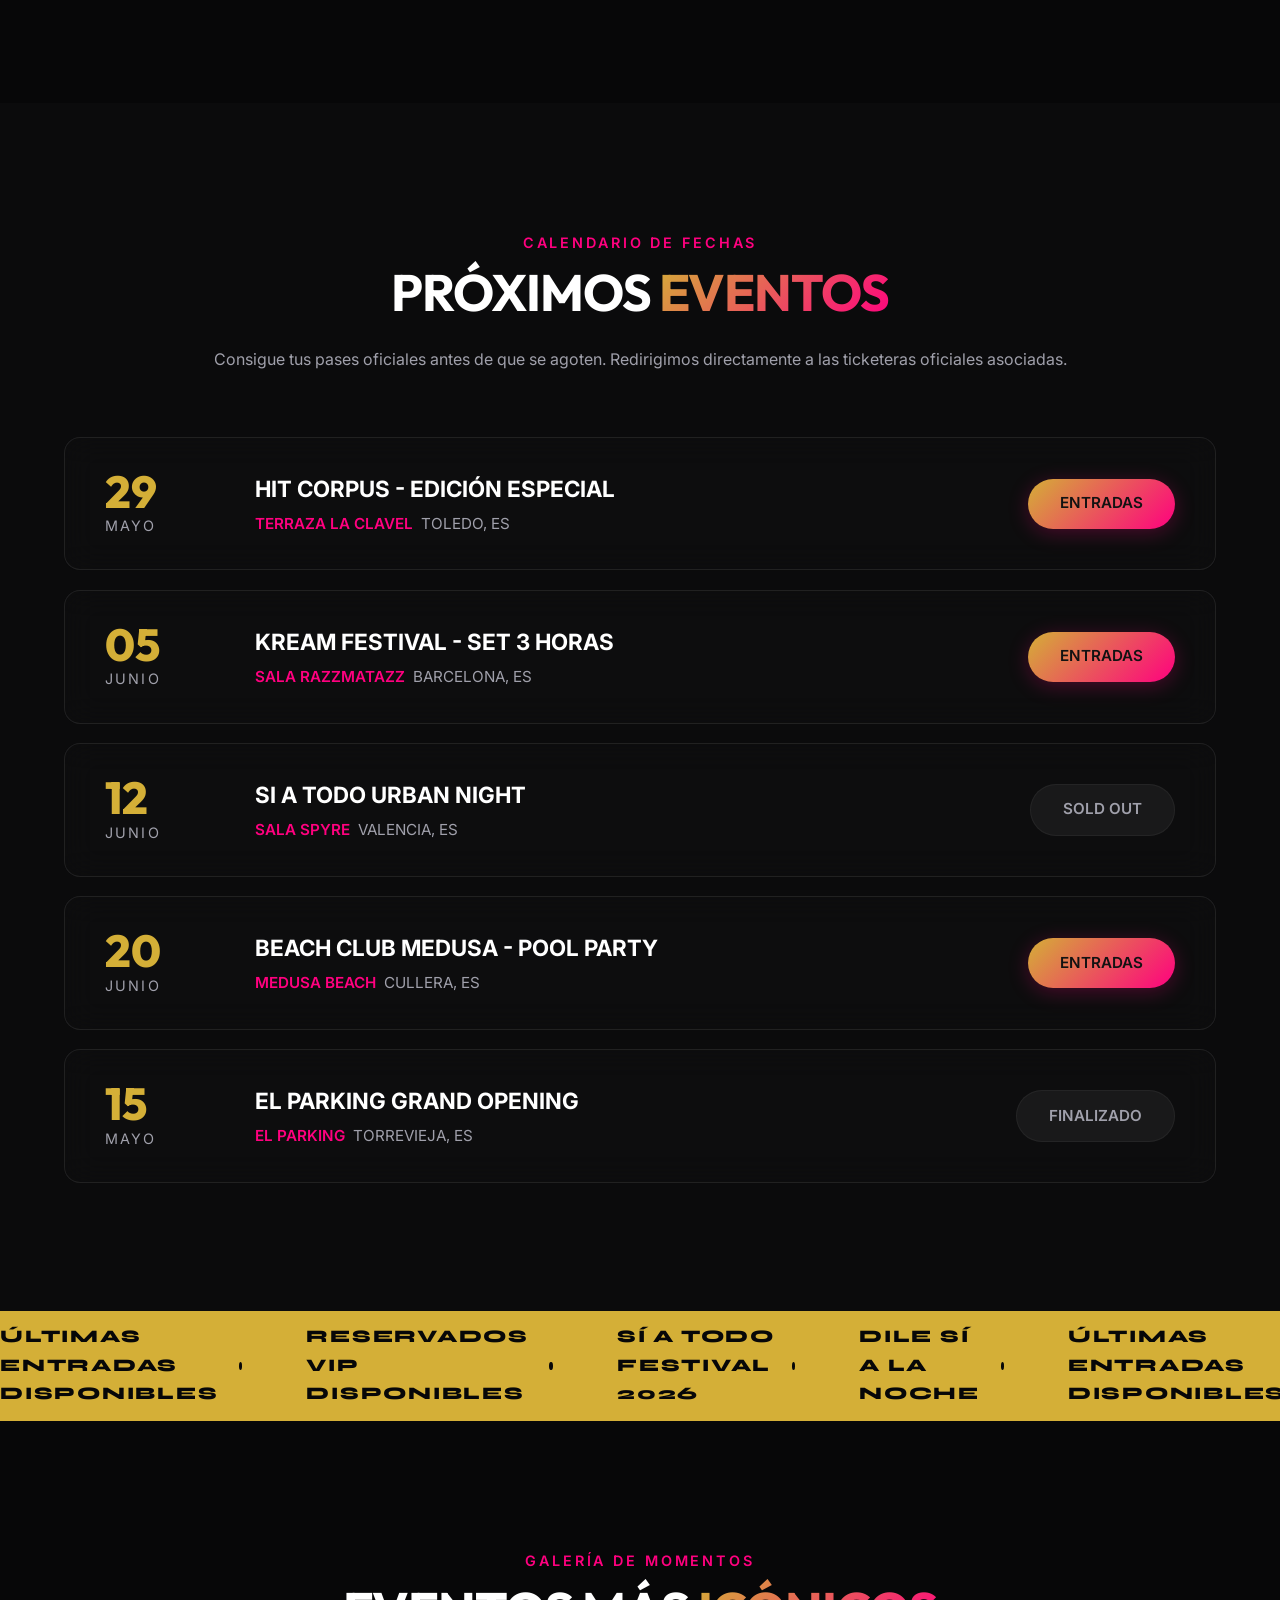
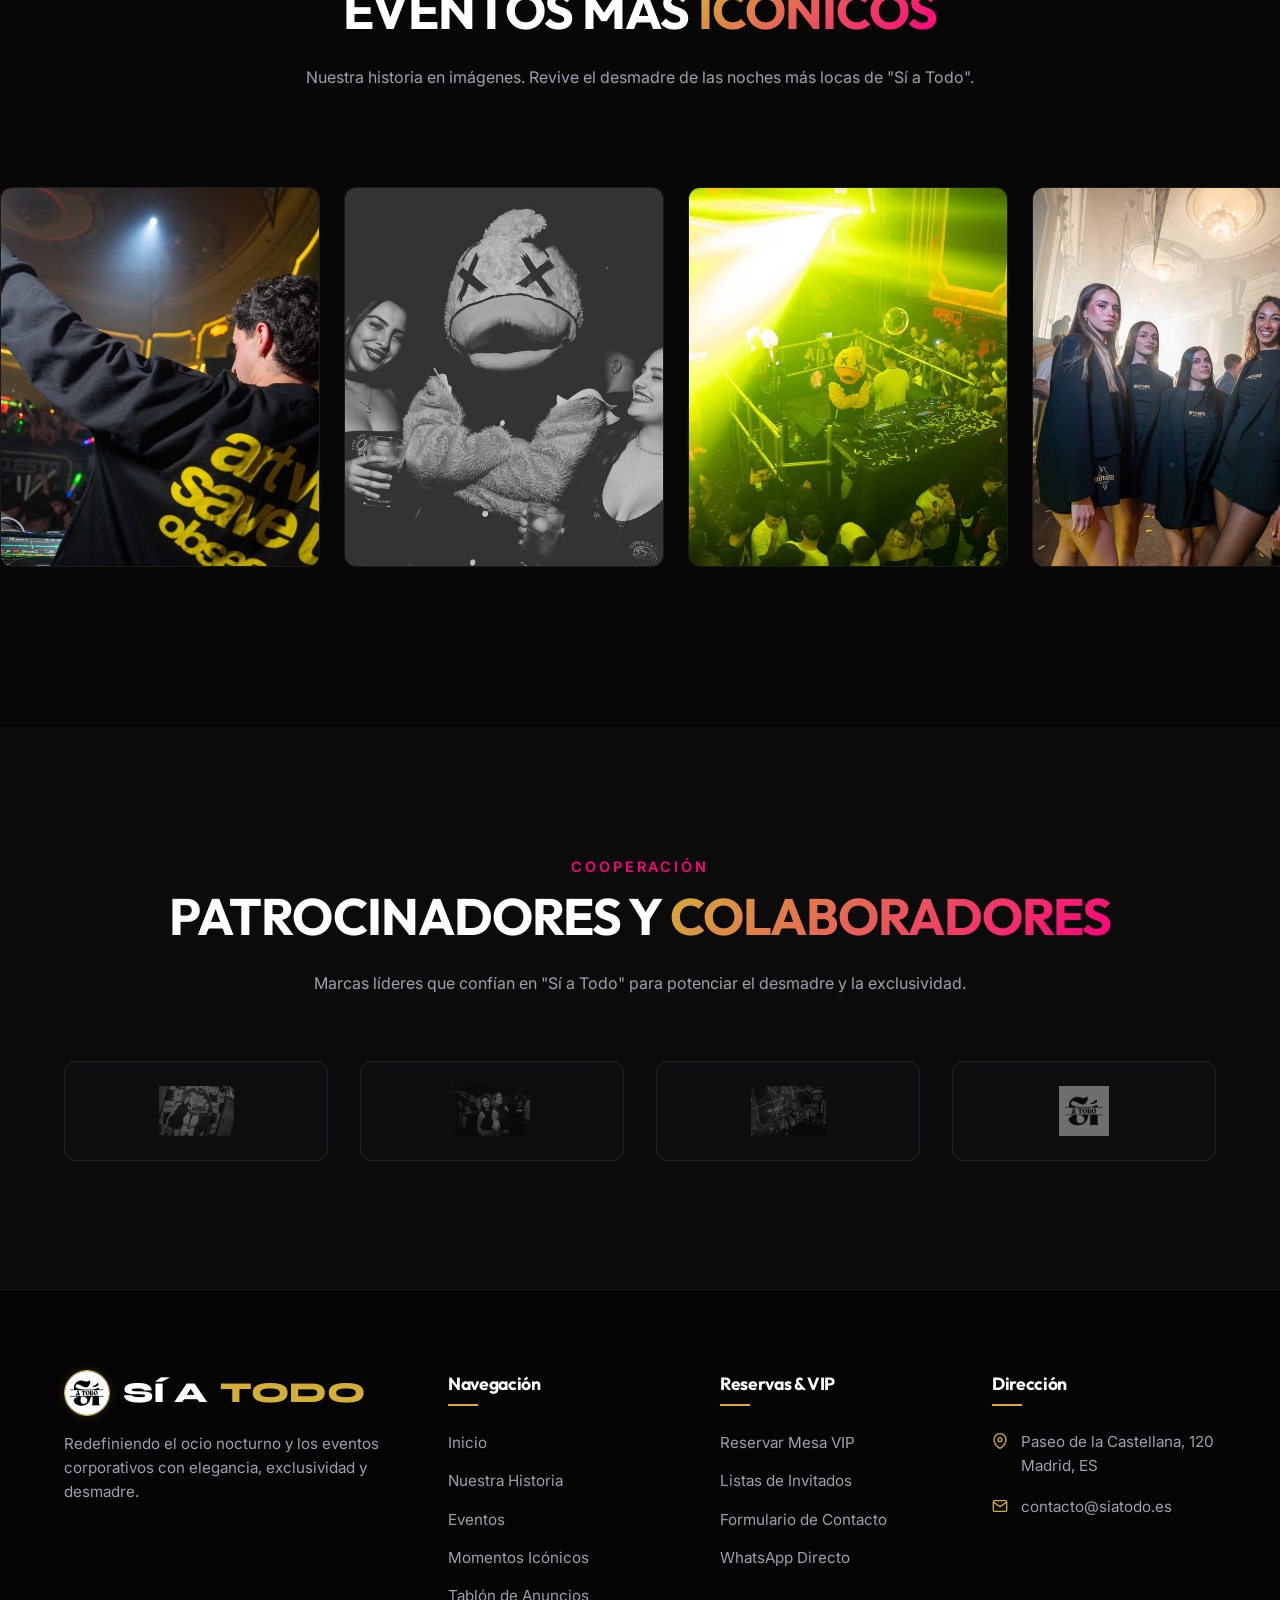
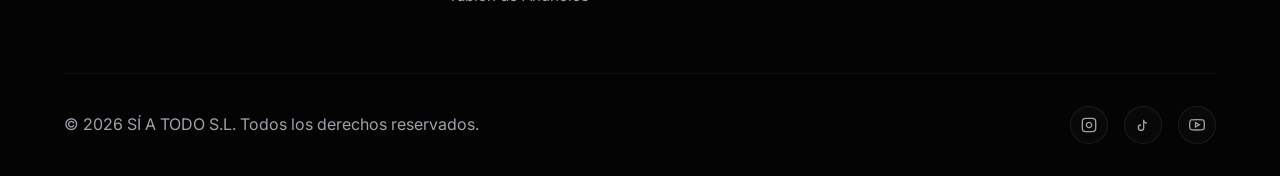
==== commit 07d0b6bc: "integrate logo as favicon and in footer brand" ====
--- a/index.html
+++ b/index.html
@@ -26,7 +26,7 @@
     <link rel="stylesheet" href="css/style.css">
     
     <!-- Favicon -->
-    <link rel="icon" type="image/png" href="https://images.unsplash.com/photo-1514525253161-7a46d19cd819?auto=format&fit=crop&w=32&h=32&q=80">
+    <link rel="icon" type="image/jpeg" href="logo_si_a_todo.jpg">
 </head>
 <body>
 
@@ -335,7 +335,9 @@
         <div class="container">
             <div class="footer-grid">
                 <div class="footer-brand">
-                    <a href="#" class="footer-brand-title">SÍ A <span>TODO</span></a>
+                    <a href="#" class="footer-brand-title">
+                        <img src="logo_si_a_todo.jpg" alt="Logo Sí a Todo" class="footer-logo-img"> SÍ A <span>TODO</span>
+                    </a>
                     <p class="footer-desc">Redefiniendo el ocio nocturno y los eventos corporativos con elegancia, exclusividad y desmadre.</p>
                 </div>
                 
--- a/css/style.css
+++ b/css/style.css
@@ -368,8 +368,8 @@
     left: 0;
     width: 100%;
     height: 100%;
-    background: radial-gradient(circle at center, rgba(7, 7, 8, 0.4) 0%, rgba(7, 7, 8, 0.95) 100%),
-                linear-gradient(to bottom, rgba(7, 7, 8, 0.3) 0%, rgba(7, 7, 8, 1) 100%);
+    background: radial-gradient(circle at center, rgba(7, 7, 8, 0.15) 0%, rgba(7, 7, 8, 0.75) 100%),
+                linear-gradient(to bottom, rgba(7, 7, 8, 0.1) 0%, rgba(7, 7, 8, 0.85) 100%);
     z-index: 2;
 }
 
@@ -391,19 +391,22 @@
     color: var(--primary);
     margin-bottom: 1.5rem;
     font-weight: 600;
+    text-shadow: 0 2px 8px rgba(0, 0, 0, 0.6);
 }
 
 .hero-title {
     margin-bottom: 2rem;
+    text-shadow: 0 4px 15px rgba(0, 0, 0, 0.7);
 }
 
 .hero-description {
     font-size: 1.2rem;
-    color: var(--text-muted);
+    color: #e4e4e7; /* Un poco mas brillante para que destaque en el fondo iluminado */
     margin-bottom: 2.5rem;
     max-width: 600px;
     margin-left: auto;
     margin-right: auto;
+    text-shadow: 0 2px 10px rgba(0, 0, 0, 0.6);
 }
 
 .hero-actions {
@@ -836,6 +839,18 @@
     font-family: 'Syne', sans-serif;
     font-size: 1.8rem;
     font-weight: 800;
+    display: flex;
+    align-items: center;
+    gap: 0.8rem;
+}
+
+.footer-logo-img {
+    height: 46px;
+    width: 46px;
+    border-radius: 50%;
+    object-fit: cover;
+    border: 1.5px solid var(--primary);
+    box-shadow: 0 0 10px rgba(212, 175, 55, 0.2);
 }
 
 .footer-brand-title span {
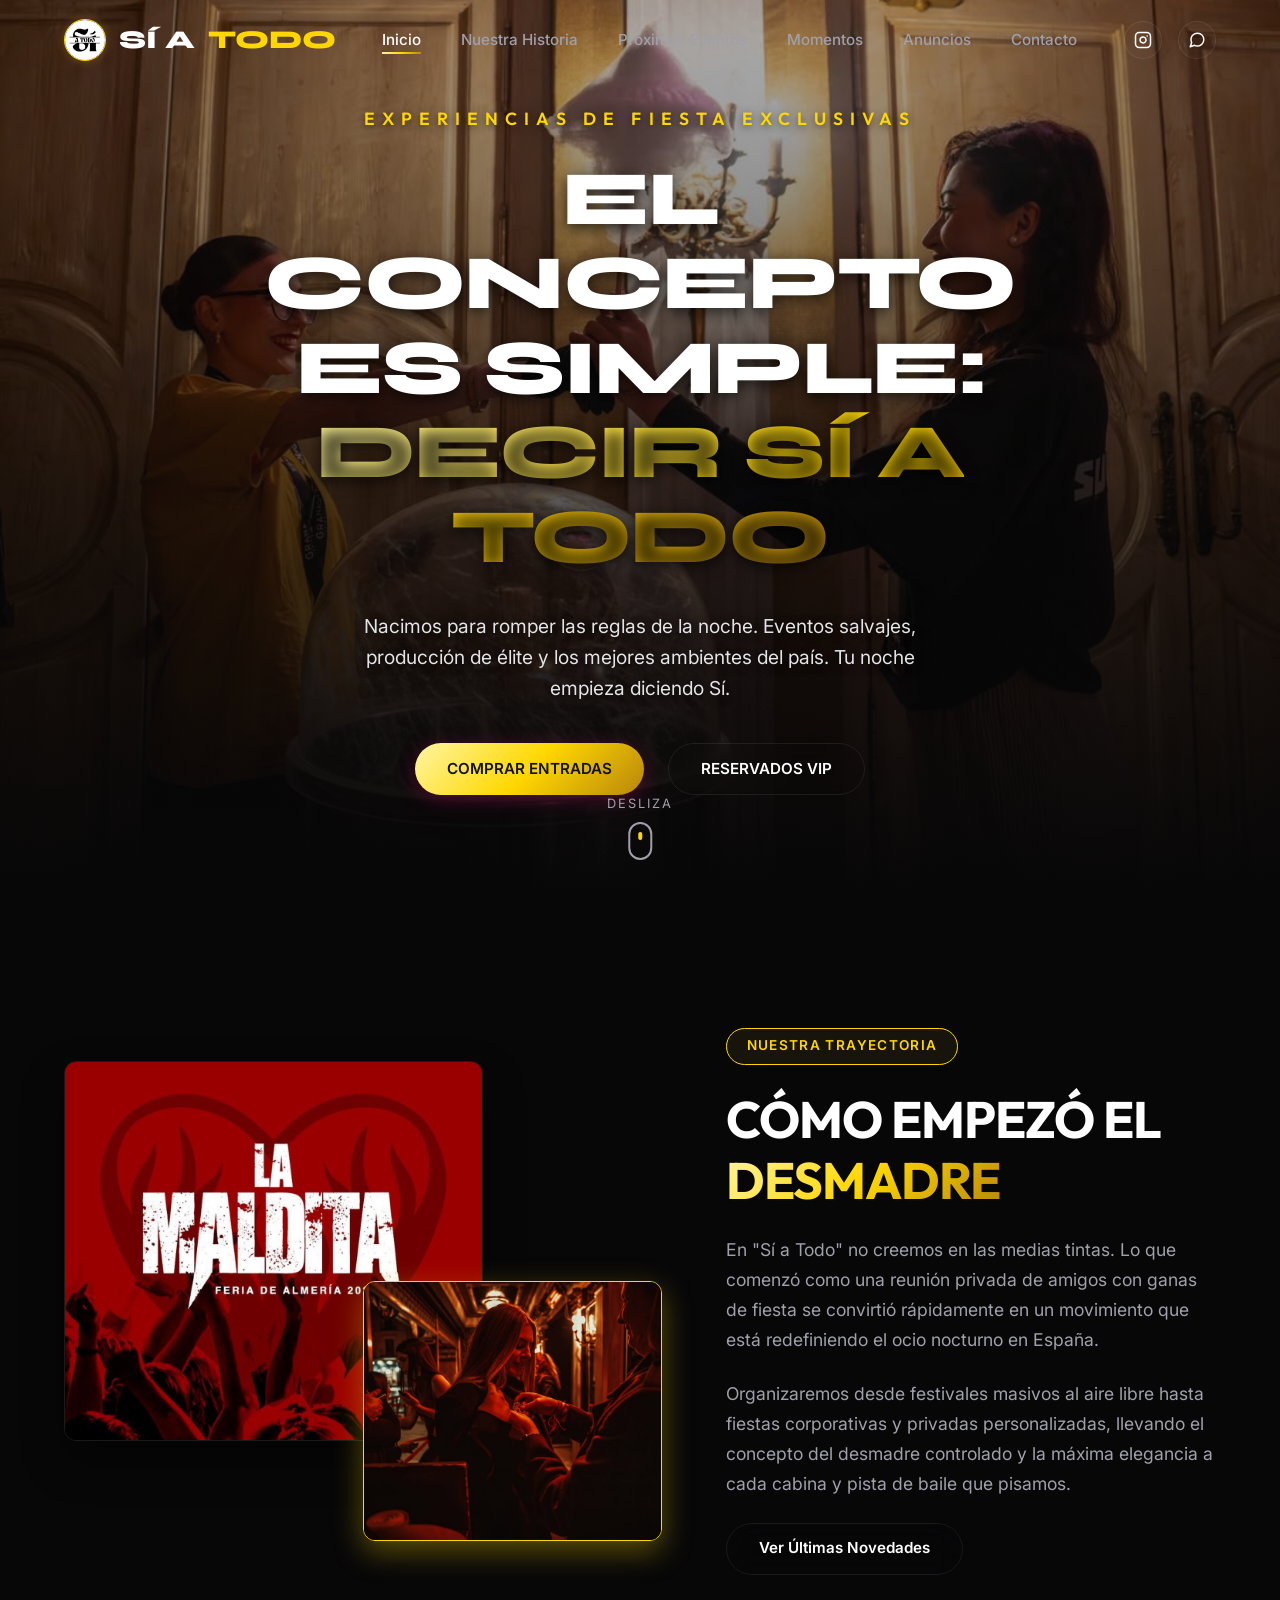
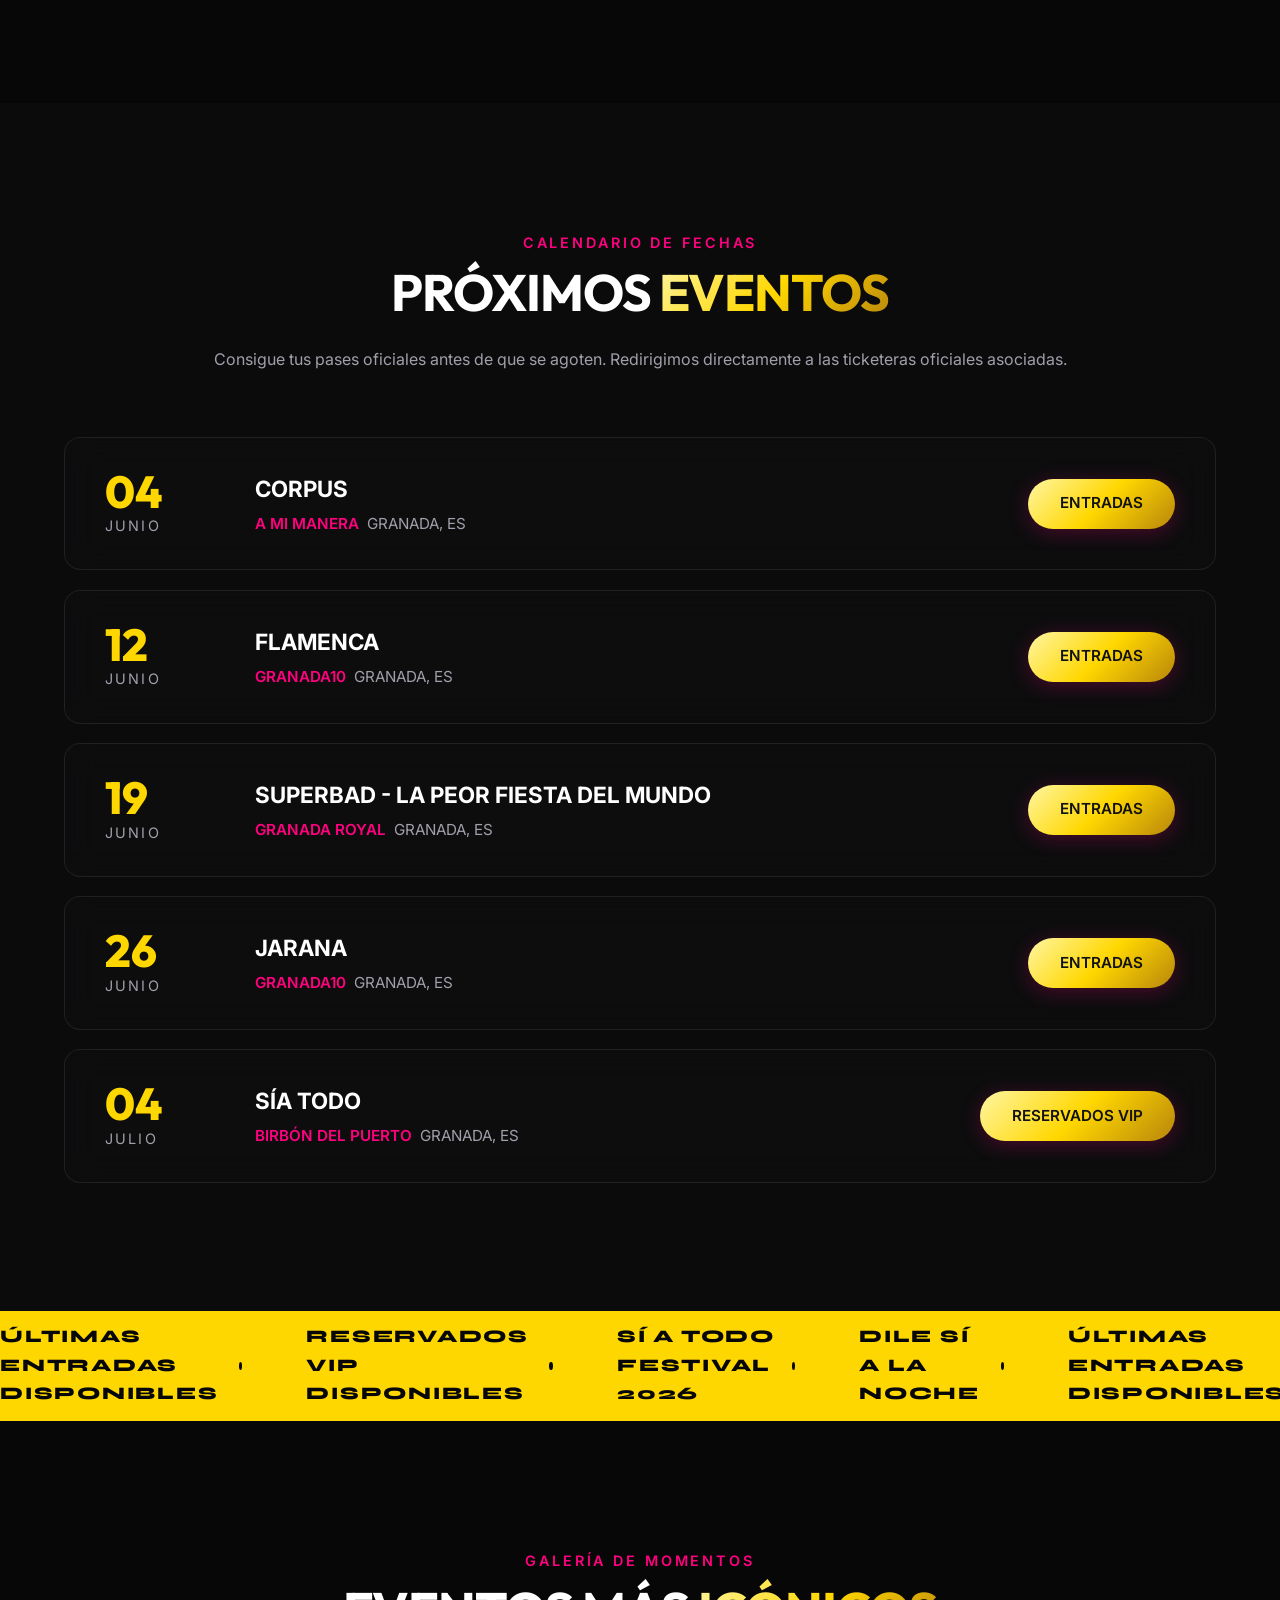
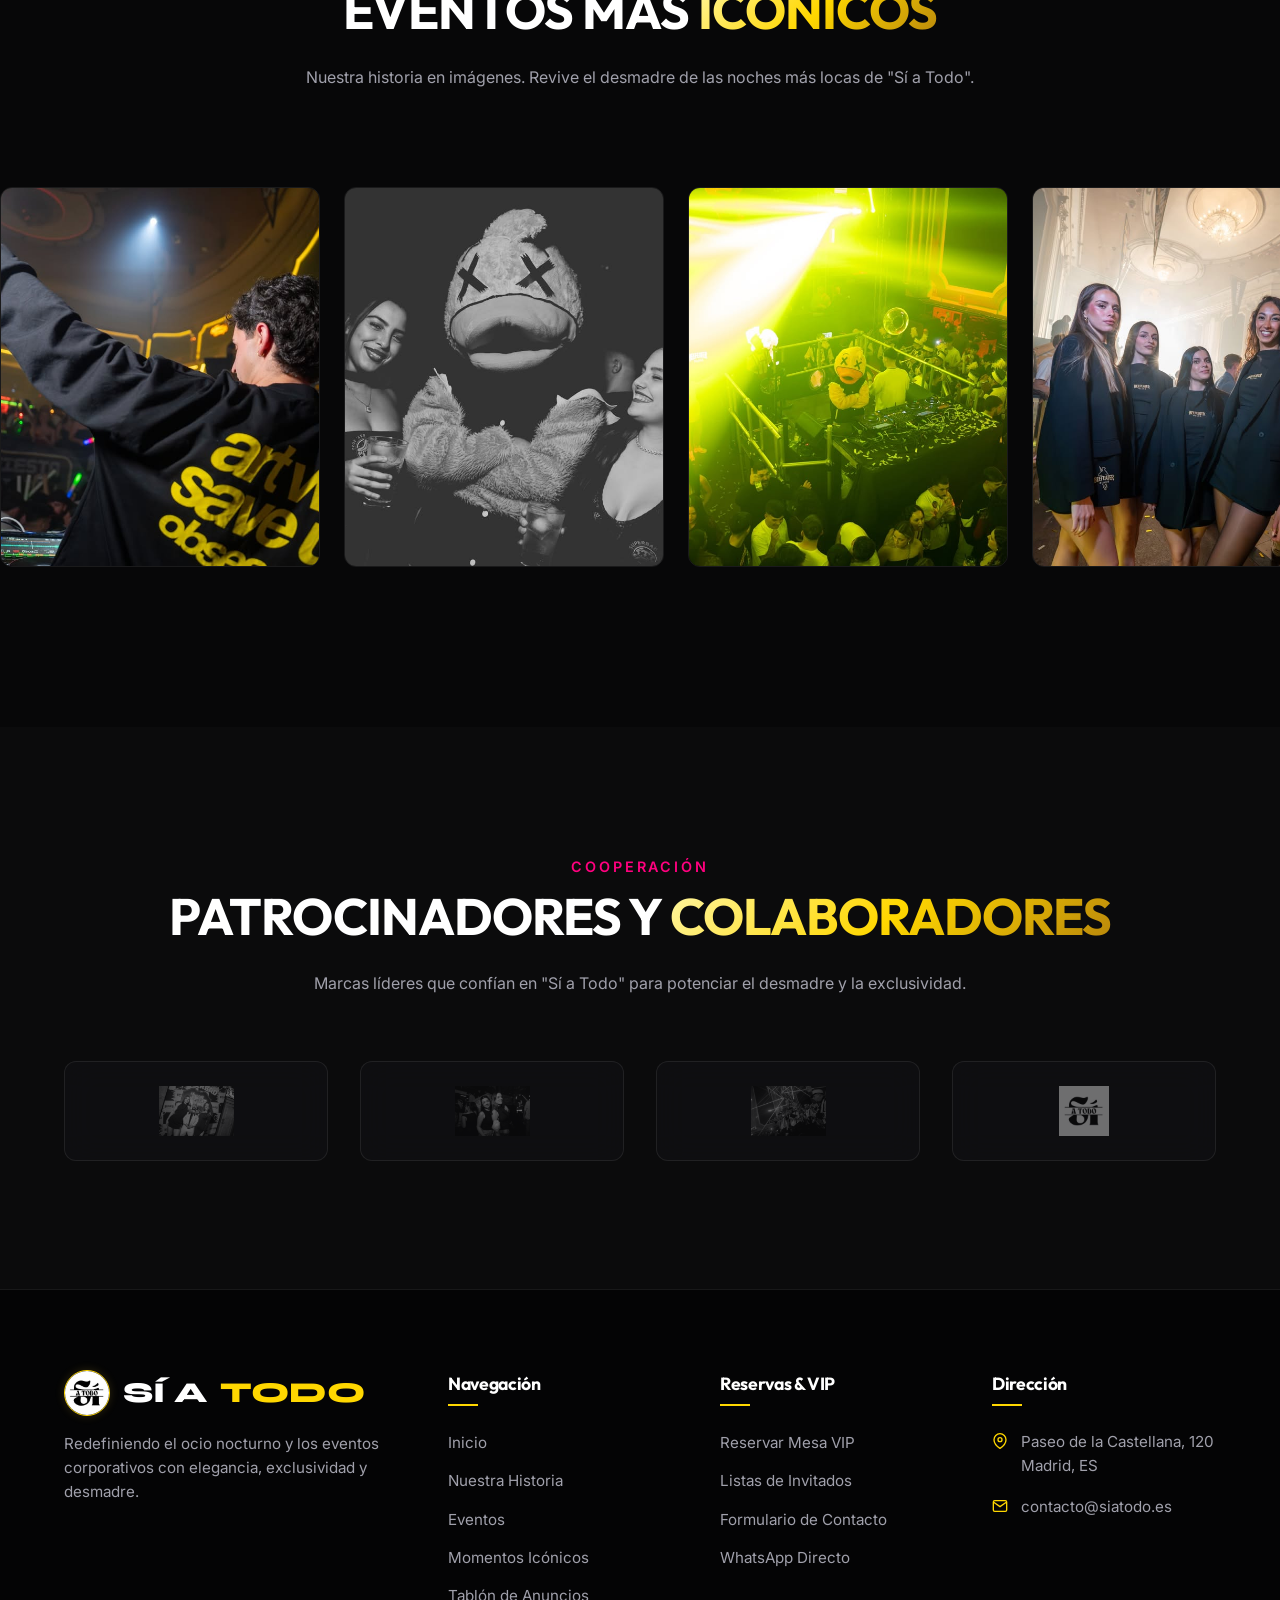
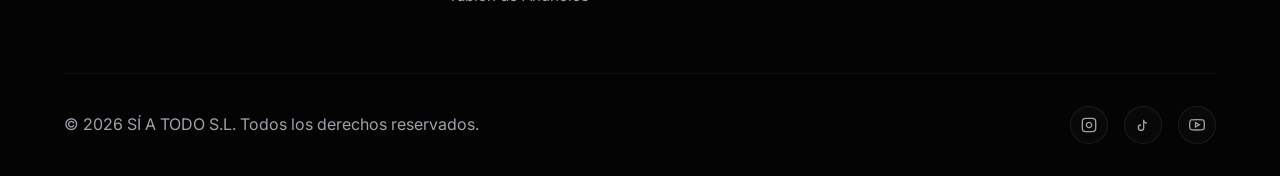
==== commit 4235339c: "update upcoming events titles and locations to Granada" ====
--- a/index.html
+++ b/index.html
@@ -128,13 +128,13 @@
                 <!-- Evento 1 -->
                 <div class="event-row glass-panel" id="event-1">
                     <div class="event-date">
-                        <span class="date-day">29</span>
-                        <span class="date-month">Mayo</span>
-                    </div>
-                    <div class="event-info">
-                        <span class="event-title">HIT CORPUS - EDICIÓN ESPECIAL</span>
-                        <div class="event-venue">
-                            <span class="venue-tag">TERRAZA LA CLAVEL</span> TOLEDO, ES
+                        <span class="date-day">04</span>
+                        <span class="date-month">Junio</span>
+                    </div>
+                    <div class="event-info">
+                        <span class="event-title">CORPUS</span>
+                        <div class="event-venue">
+                            <span class="venue-tag">A MI MANERA</span> GRANADA, ES
                         </div>
                     </div>
                     <div class="event-action">
@@ -145,13 +145,13 @@
                 <!-- Evento 2 -->
                 <div class="event-row glass-panel" id="event-2">
                     <div class="event-date">
-                        <span class="date-day">05</span>
+                        <span class="date-day">12</span>
                         <span class="date-month">Junio</span>
                     </div>
                     <div class="event-info">
-                        <span class="event-title">KREAM FESTIVAL - SET 3 HORAS</span>
-                        <div class="event-venue">
-                            <span class="venue-tag">SALA RAZZMATAZZ</span> BARCELONA, ES
+                        <span class="event-title">FLAMENCA</span>
+                        <div class="event-venue">
+                            <span class="venue-tag">GRANADA10</span> GRANADA, ES
                         </div>
                     </div>
                     <div class="event-action">
@@ -162,30 +162,30 @@
                 <!-- Evento 3 -->
                 <div class="event-row glass-panel" id="event-3">
                     <div class="event-date">
-                        <span class="date-day">12</span>
+                        <span class="date-day">19</span>
                         <span class="date-month">Junio</span>
                     </div>
                     <div class="event-info">
-                        <span class="event-title">SI A TODO URBAN NIGHT</span>
-                        <div class="event-venue">
-                            <span class="venue-tag">SALA SPYRE</span> VALENCIA, ES
-                        </div>
-                    </div>
-                    <div class="event-action">
-                        <span class="btn btn-soldout" id="btn-ticket-3">SOLD OUT</span>
+                        <span class="event-title">SUPERBAD - LA PEOR FIESTA DEL MUNDO</span>
+                        <div class="event-venue">
+                            <span class="venue-tag">GRANADA ROYAL</span> GRANADA, ES
+                        </div>
+                    </div>
+                    <div class="event-action">
+                        <a href="https://www.fourvenues.com" target="_blank" class="btn btn-primary" id="btn-ticket-3">ENTRADAS</a>
                     </div>
                 </div>
                 
                 <!-- Evento 4 -->
                 <div class="event-row glass-panel" id="event-4">
                     <div class="event-date">
-                        <span class="date-day">20</span>
+                        <span class="date-day">26</span>
                         <span class="date-month">Junio</span>
                     </div>
                     <div class="event-info">
-                        <span class="event-title">BEACH CLUB MEDUSA - POOL PARTY</span>
-                        <div class="event-venue">
-                            <span class="venue-tag">MEDUSA BEACH</span> CULLERA, ES
+                        <span class="event-title">JARANA</span>
+                        <div class="event-venue">
+                            <span class="venue-tag">GRANADA10</span> GRANADA, ES
                         </div>
                     </div>
                     <div class="event-action">
@@ -193,20 +193,20 @@
                     </div>
                 </div>
                 
-                <!-- Evento 5 (Pasado) -->
-                <div class="event-row glass-panel passed-row" id="event-5">
-                    <div class="event-date">
-                        <span class="date-day">15</span>
-                        <span class="date-month">Mayo</span>
-                    </div>
-                    <div class="event-info">
-                        <span class="event-title">EL PARKING GRAND OPENING</span>
-                        <div class="event-venue">
-                            <span class="venue-tag">EL PARKING</span> TORREVIEJA, ES
-                        </div>
-                    </div>
-                    <div class="event-action">
-                        <span class="btn btn-soldout" id="btn-ticket-5">FINALIZADO</span>
+                <!-- Evento 5 -->
+                <div class="event-row glass-panel" id="event-5">
+                    <div class="event-date">
+                        <span class="date-day">04</span>
+                        <span class="date-month">Julio</span>
+                    </div>
+                    <div class="event-info">
+                        <span class="event-title">SÍA TODO</span>
+                        <div class="event-venue">
+                            <span class="venue-tag">BIRBÓN DEL PUERTO</span> GRANADA, ES
+                        </div>
+                    </div>
+                    <div class="event-action">
+                        <a href="https://wa.me/34600000000" target="_blank" class="btn btn-primary" id="btn-ticket-5">RESERVADOS VIP</a>
                     </div>
                 </div>
             </div>
--- a/css/style.css
+++ b/css/style.css
@@ -12,11 +12,11 @@
     /* Colors */
     --bg-dark: #070708;
     --bg-card: #121214;
-    --primary: #D4AF37; /* Oro Champagne */
-    --primary-glow: rgba(212, 175, 55, 0.35);
+    --primary: #FFD700; /* Oro 24K Base */
+    --primary-glow: rgba(255, 215, 0, 0.35);
     --secondary: #9d4edd; /* Violeta Eléctrico */
     --accent: #ff007f; /* Fucsia Neón */
-    --accent-gradient: linear-gradient(135deg, #D4AF37 0%, #ff007f 100%);
+    --accent-gradient: linear-gradient(135deg, #FFF6A3 0%, #FFD700 50%, #B8860B 100%);
     --neon-gradient: linear-gradient(90deg, #ff007f, #9d4edd, #D4AF37, #ff007f);
     
     /* Text colors */
@@ -368,8 +368,12 @@
     left: 0;
     width: 100%;
     height: 100%;
-    background: radial-gradient(circle at center, rgba(7, 7, 8, 0.15) 0%, rgba(7, 7, 8, 0.75) 100%),
-                linear-gradient(to bottom, rgba(7, 7, 8, 0.1) 0%, rgba(7, 7, 8, 0.85) 100%);
+    /* CONTROL DE OSCURECIMIENTO (Vídeo 70% visible) */
+    /* Puedes cambiar los valores alfa (el cuarto número) para regular la oscuridad: */
+    /* 0.15 = 15% oscuro (85% visible), 0.30 = 30% oscuro (70% visible). */
+    /* IMPORTANTE: Mantener el valor 1.0 al final del linear-gradient para fundir a negro al pie del vídeo. */
+    background: radial-gradient(circle at center, rgba(7, 7, 8, 0.15) 0%, rgba(7, 7, 8, 0.30) 100%),
+                linear-gradient(to bottom, rgba(7, 7, 8, 0.10) 0%, rgba(7, 7, 8, 1.00) 100%);
     z-index: 2;
 }
 
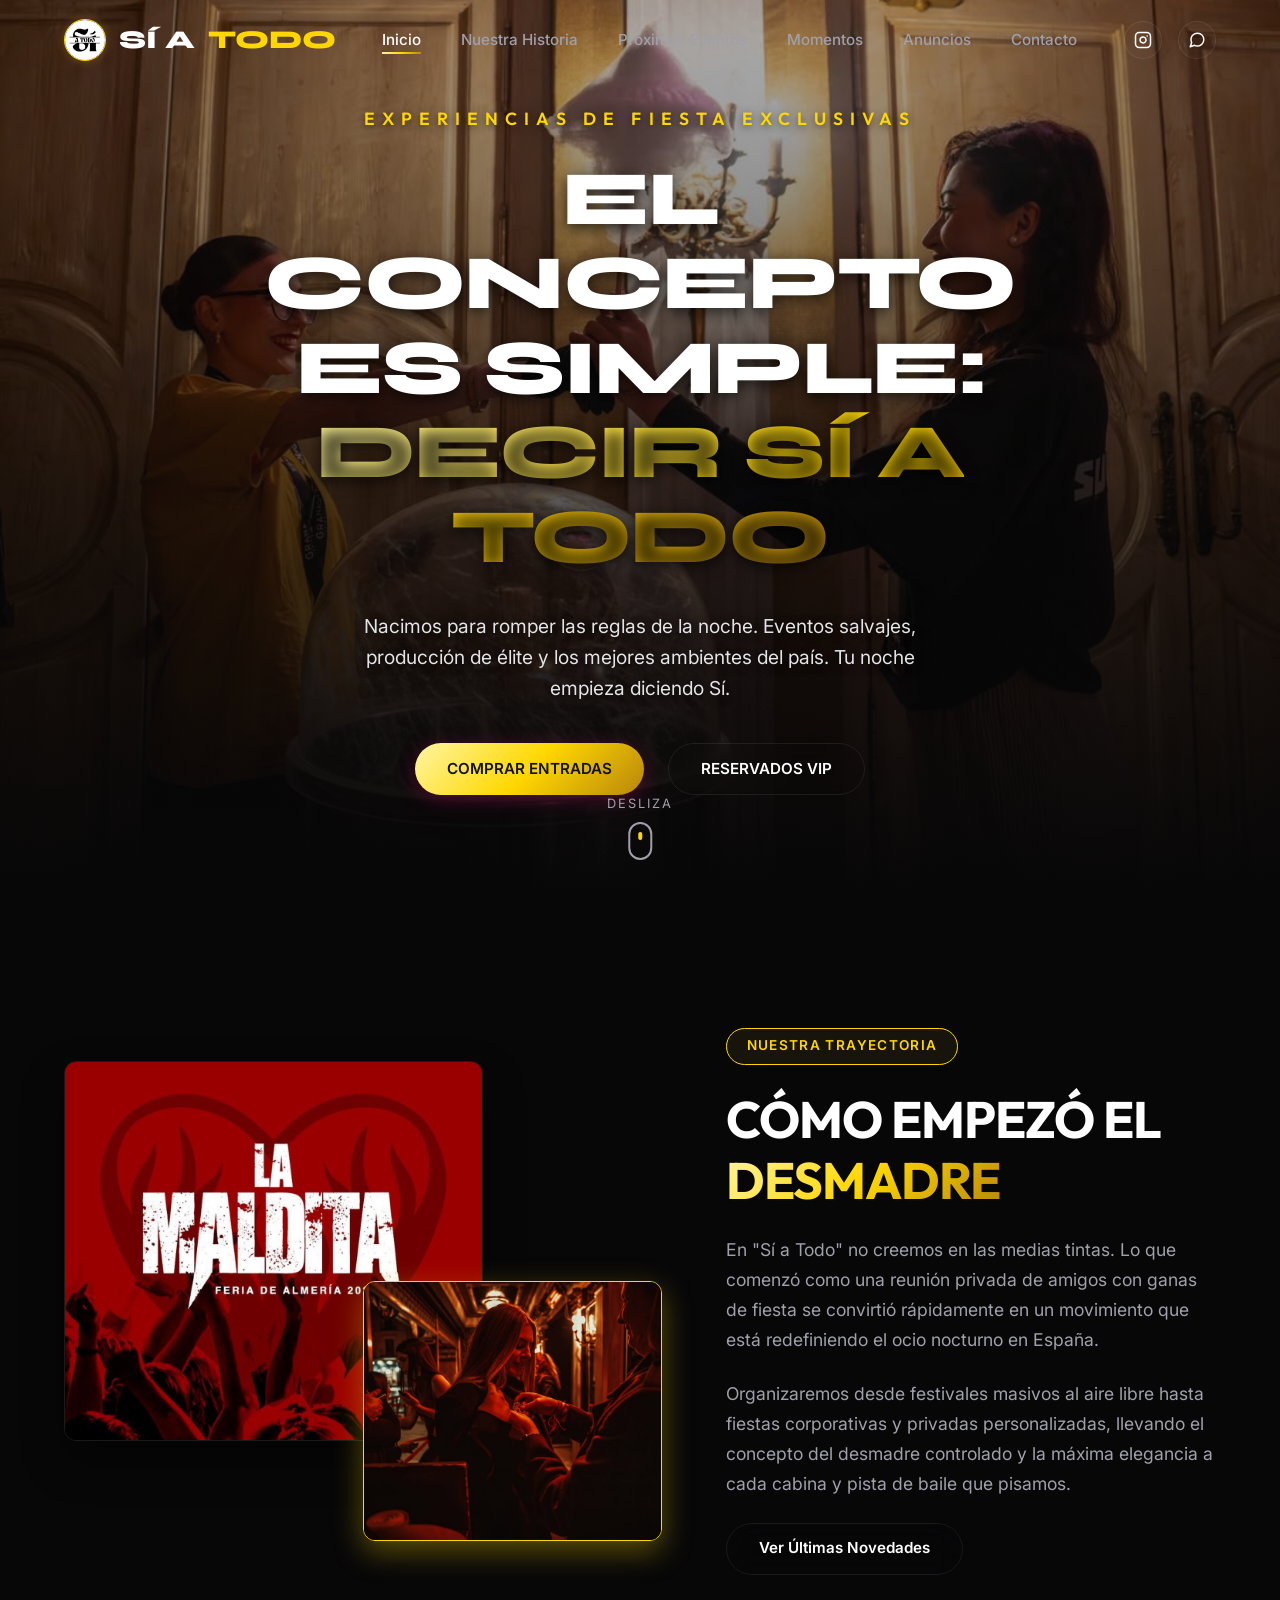
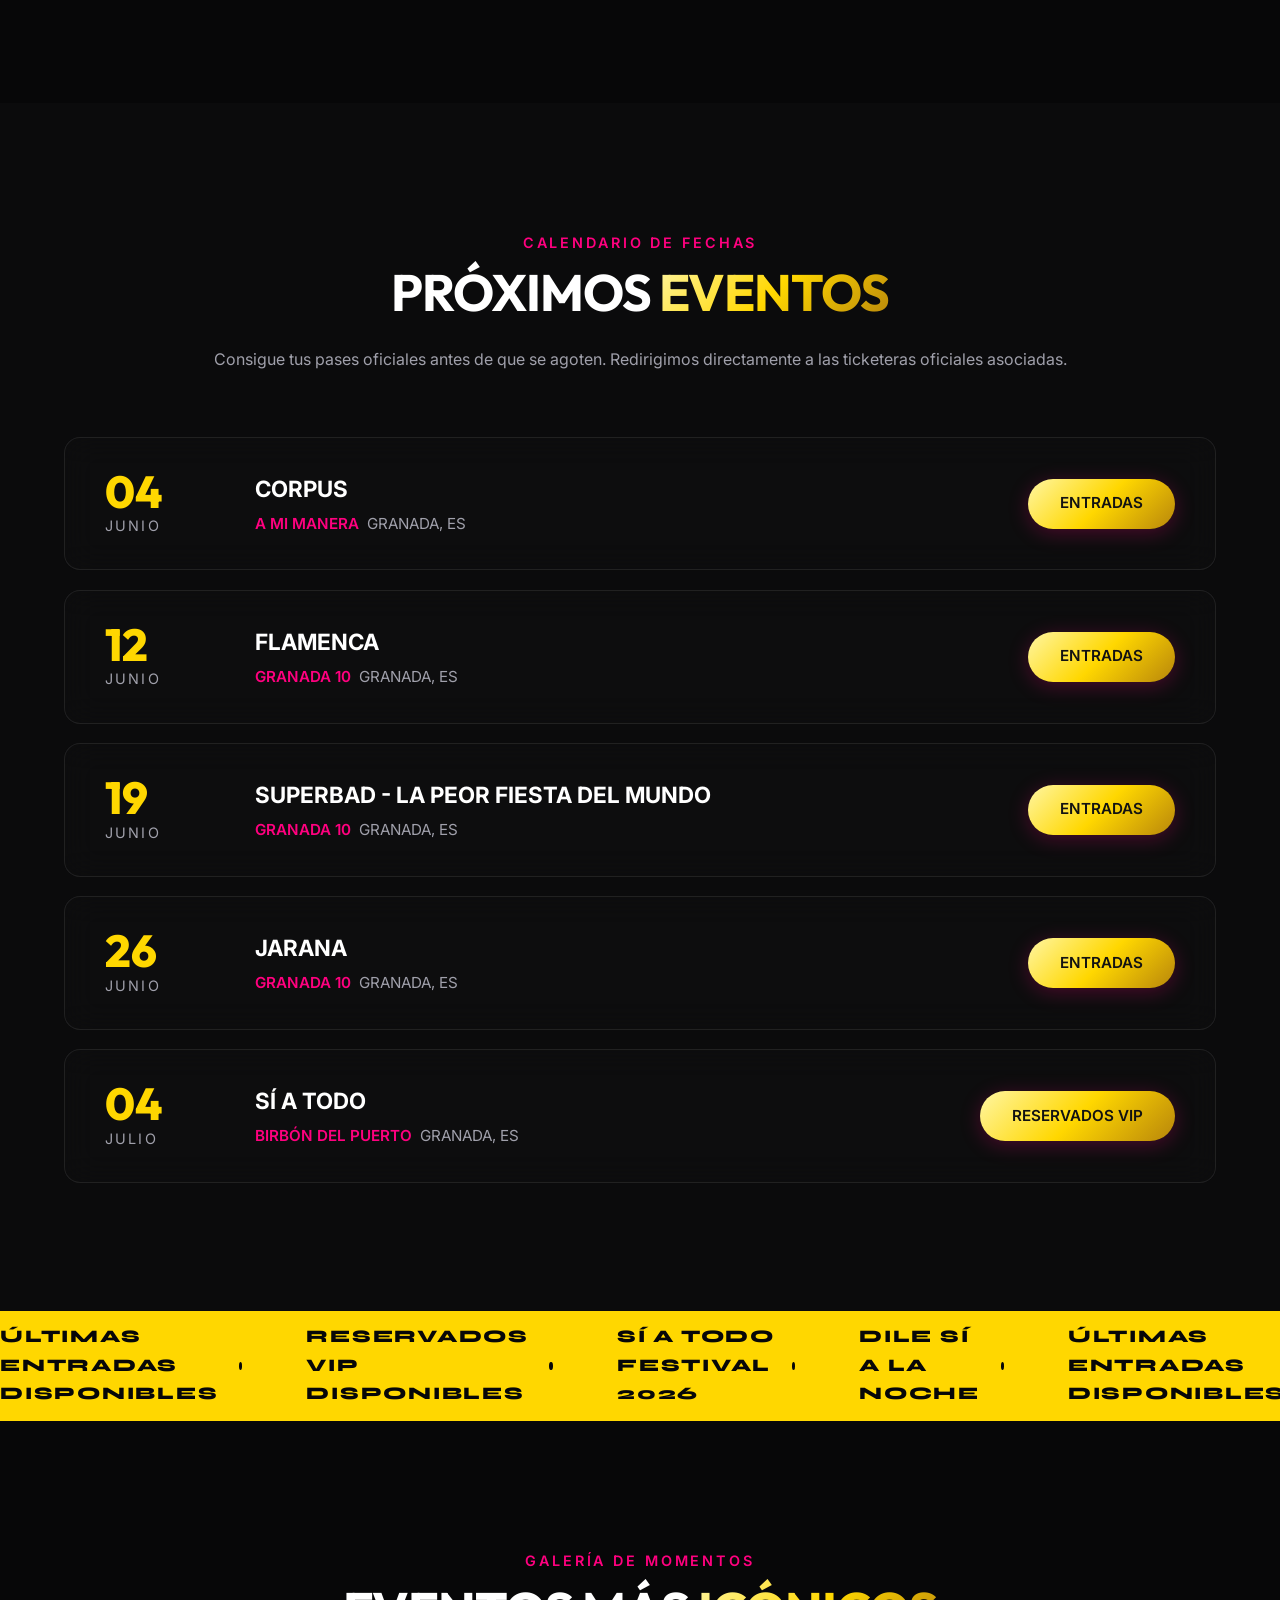
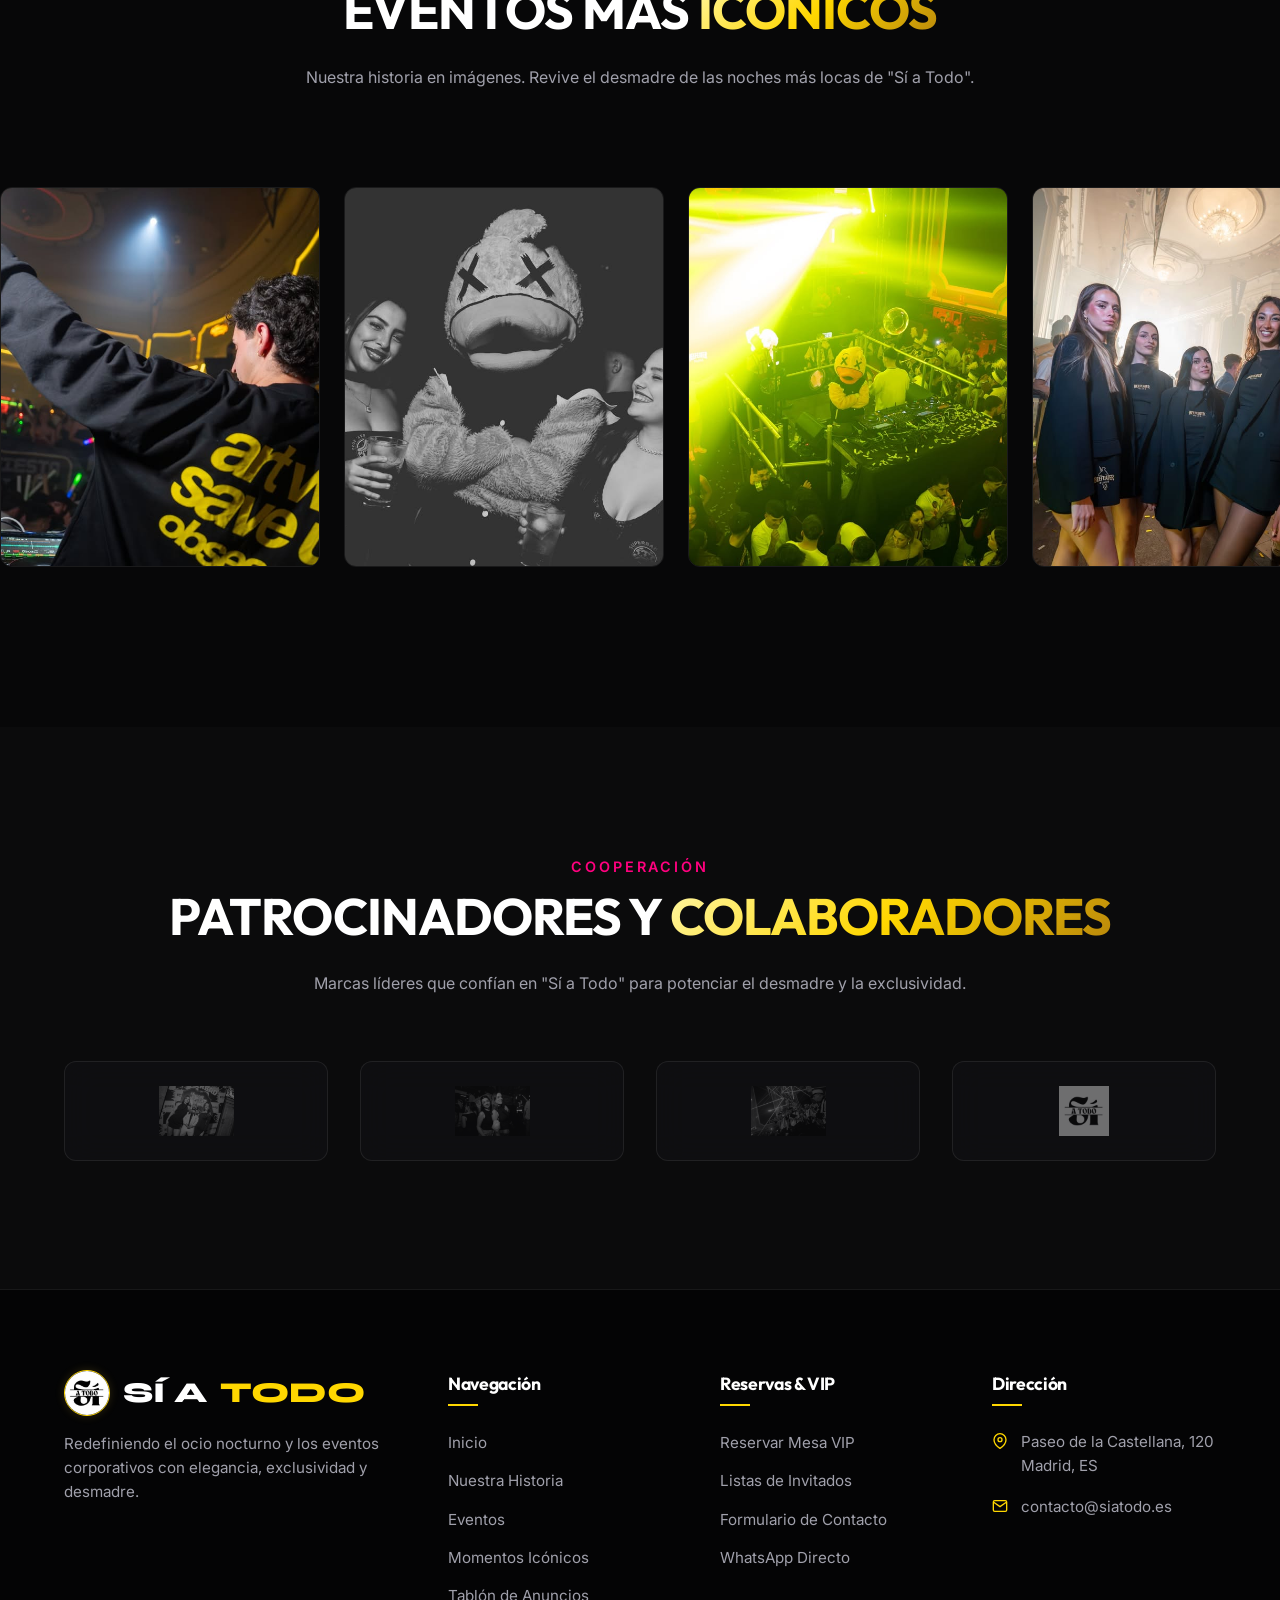
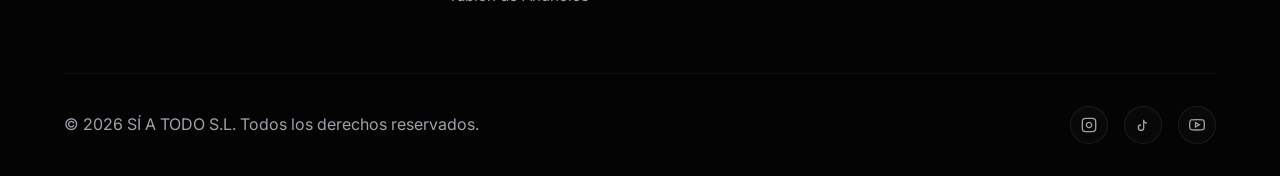
==== commit 68272ca0: "add interactive lightbox widget for iconic events gallery" ====
--- a/index.html
+++ b/index.html
@@ -1,33 +1,41 @@
 <!DOCTYPE html>
 <html lang="es">
+
 <head>
     <meta charset="UTF-8">
     <meta name="viewport" content="width=device-width, initial-scale=1.0">
     <title>SÍ A TODO | Eventos & Experiencias de Fiesta Premium</title>
-    
+
     <!-- Meta tags SEO -->
-    <meta name="description" content="En Sí a Todo creamos experiencias de fiesta exclusivas, festivales y eventos corporativos de alto nivel. La vida es un evento. Dile que sí.">
-    <meta name="keywords" content="Si a todo, fiestas madrid, eventos premium, discotecas españa, reservados vip, festivales perreo, dj sets">
+    <meta name="description"
+        content="En Sí a Todo creamos experiencias de fiesta exclusivas, festivales y eventos corporativos de alto nivel. La vida es un evento. Dile que sí.">
+    <meta name="keywords"
+        content="Si a todo, fiestas madrid, eventos premium, discotecas españa, reservados vip, festivales perreo, dj sets">
     <meta name="author" content="Sí a Todo">
-    
+
     <!-- Open Graph (Facebook / LinkedIn) -->
     <meta property="og:type" content="website">
     <meta property="og:title" content="SÍ A TODO | Eventos & Experiencias de Fiesta Premium">
-    <meta property="og:description" content="En Sí a Todo creamos noches legendarias. Entradas de eventos, reservados VIP y tablón de anuncios fiesteros.">
-    <meta property="og:image" content="https://images.unsplash.com/photo-1514525253161-7a46d19cd819?auto=format&fit=crop&w=1200&h=630&q=80">
-    
+    <meta property="og:description"
+        content="En Sí a Todo creamos noches legendarias. Entradas de eventos, reservados VIP y tablón de anuncios fiesteros.">
+    <meta property="og:image"
+        content="https://images.unsplash.com/photo-1514525253161-7a46d19cd819?auto=format&fit=crop&w=1200&h=630&q=80">
+
     <!-- Twitter Card -->
     <meta name="twitter:card" content="summary_large_image">
     <meta name="twitter:title" content="SÍ A TODO | Eventos Premium">
-    <meta name="twitter:description" content="¿Preparado para el desmadre? Consigue tus entradas para los próximos eventos de Sí a Todo.">
-    <meta name="twitter:image" content="https://images.unsplash.com/photo-1514525253161-7a46d19cd819?auto=format&fit=crop&w=1200&h=630&q=80">
-    
+    <meta name="twitter:description"
+        content="¿Preparado para el desmadre? Consigue tus entradas para los próximos eventos de Sí a Todo.">
+    <meta name="twitter:image"
+        content="https://images.unsplash.com/photo-1514525253161-7a46d19cd819?auto=format&fit=crop&w=1200&h=630&q=80">
+
     <!-- Stylesheets -->
     <link rel="stylesheet" href="css/style.css">
-    
+
     <!-- Favicon -->
     <link rel="icon" type="image/jpeg" href="logo_si_a_todo.jpg">
 </head>
+
 <body>
 
     <!-- 1. NAVIGATION BAR -->
@@ -36,7 +44,7 @@
             <a href="index.html" class="nav-brand" id="nav-brand">
                 <img src="logo_si_a_todo.jpg" alt="Logo Sí a Todo" class="nav-logo"> SÍ A <span>TODO</span>
             </a>
-            
+
             <ul class="nav-menu" id="nav-menu">
                 <li><a href="index.html" class="nav-link active" id="link-inicio">Inicio</a></li>
                 <li><a href="#historia" class="nav-link" id="link-historia">Nuestra Historia</a></li>
@@ -45,16 +53,28 @@
                 <li><a href="anuncios.html" class="nav-link" id="link-anuncios">Anuncios</a></li>
                 <li><a href="anuncios.html#contacto" class="nav-link" id="link-contacto">Contacto</a></li>
             </ul>
-            
+
             <div class="nav-socials">
-                <a href="https://instagram.com" target="_blank" class="social-icon" aria-label="Instagram" id="social-instagram">
-                    <svg width="18" height="18" viewBox="0 0 24 24" fill="none" stroke="currentColor" stroke-width="2" stroke-linecap="round" stroke-linejoin="round"><rect x="2" y="2" width="20" height="20" rx="5" ry="5"></rect><path d="M16 11.37A4 4 0 1 1 12.63 8 4 4 0 0 1 16 11.37z"></path><line x1="17.5" y1="6.5" x2="17.51" y2="6.5"></line></svg>
+                <a href="https://instagram.com" target="_blank" class="social-icon" aria-label="Instagram"
+                    id="social-instagram">
+                    <svg width="18" height="18" viewBox="0 0 24 24" fill="none" stroke="currentColor" stroke-width="2"
+                        stroke-linecap="round" stroke-linejoin="round">
+                        <rect x="2" y="2" width="20" height="20" rx="5" ry="5"></rect>
+                        <path d="M16 11.37A4 4 0 1 1 12.63 8 4 4 0 0 1 16 11.37z"></path>
+                        <line x1="17.5" y1="6.5" x2="17.51" y2="6.5"></line>
+                    </svg>
                 </a>
-                <a href="https://wa.me/34600000000" target="_blank" class="social-icon" aria-label="WhatsApp" id="social-whatsapp">
-                    <svg width="18" height="18" viewBox="0 0 24 24" fill="none" stroke="currentColor" stroke-width="2" stroke-linecap="round" stroke-linejoin="round"><path d="M21 11.5a8.38 8.38 0 0 1-.9 3.8 8.5 8.5 0 0 1-7.6 4.7 8.38 8.38 0 0 1-3.8-.9L3 21l1.9-5.7a8.38 8.38 0 0 1-.9-3.8 8.5 8.5 0 0 1 4.7-7.6 8.38 8.38 0 0 1 3.8-.9h.5a8.48 8.48 0 0 1 8 8v.5z"></path></svg>
+                <a href="https://wa.me/34600000000" target="_blank" class="social-icon" aria-label="WhatsApp"
+                    id="social-whatsapp">
+                    <svg width="18" height="18" viewBox="0 0 24 24" fill="none" stroke="currentColor" stroke-width="2"
+                        stroke-linecap="round" stroke-linejoin="round">
+                        <path
+                            d="M21 11.5a8.38 8.38 0 0 1-.9 3.8 8.5 8.5 0 0 1-7.6 4.7 8.38 8.38 0 0 1-3.8-.9L3 21l1.9-5.7a8.38 8.38 0 0 1-.9-3.8 8.5 8.5 0 0 1 4.7-7.6 8.38 8.38 0 0 1 3.8-.9h.5a8.48 8.48 0 0 1 8 8v.5z">
+                        </path>
+                    </svg>
                 </a>
             </div>
-            
+
             <button class="nav-toggle" id="nav-toggle" aria-label="Abrir menú">
                 <span></span>
                 <span></span>
@@ -72,19 +92,20 @@
             </video>
         </div>
         <div class="hero-overlay"></div>
-        
+
         <div class="container text-center">
             <div class="hero-content">
                 <p class="hero-subtitle">EXPERIENCIAS DE FIESTA EXCLUSIVAS</p>
                 <h1 class="hero-title">EL CONCEPTO ES SIMPLE:<br><span class="text-gradient">DECIR SÍ A TODO</span></h1>
-                <p class="hero-description">Nacimos para romper las reglas de la noche. Eventos salvajes, producción de élite y los mejores ambientes del país. Tu noche empieza diciendo Sí.</p>
+                <p class="hero-description">Nacimos para romper las reglas de la noche. Eventos salvajes, producción de
+                    élite y los mejores ambientes del país. Tu noche empieza diciendo Sí.</p>
                 <div class="hero-actions">
                     <a href="#eventos" class="btn btn-primary" id="btn-hero-tickets">COMPRAR ENTRADAS</a>
                     <a href="anuncios.html#contacto" class="btn btn-outline" id="btn-hero-reservados">RESERVADOS VIP</a>
                 </div>
             </div>
         </div>
-        
+
         <div class="scroll-indicator">
             <span>Desliza</span>
             <div class="mouse-icon"></div>
@@ -103,12 +124,16 @@
                         <img src="2.jpg" alt="Concierto Si a Todo">
                     </div>
                 </div>
-                
+
                 <div class="history-text" id="history-text">
                     <span class="history-badge">Nuestra Trayectoria</span>
                     <h2>CÓMO EMPEZÓ EL <span class="text-gradient">DESMADRE</span></h2>
-                    <p>En "Sí a Todo" no creemos en las medias tintas. Lo que comenzó como una reunión privada de amigos con ganas de fiesta se convirtió rápidamente en un movimiento que está redefiniendo el ocio nocturno en España.</p>
-                    <p>Organizaremos desde festivales masivos al aire libre hasta fiestas corporativas y privadas personalizadas, llevando el concepto del desmadre controlado y la máxima elegancia a cada cabina y pista de baile que pisamos.</p>
+                    <p>En "Sí a Todo" no creemos en las medias tintas. Lo que comenzó como una reunión privada de amigos
+                        con ganas de fiesta se convirtió rápidamente en un movimiento que está redefiniendo el ocio
+                        nocturno en España.</p>
+                    <p>Organizaremos desde festivales masivos al aire libre hasta fiestas corporativas y privadas
+                        personalizadas, llevando el concepto del desmadre controlado y la máxima elegancia a cada cabina
+                        y pista de baile que pisamos.</p>
                     <a href="anuncios.html" class="btn btn-outline" id="btn-history-more">Ver Últimas Novedades</a>
                 </div>
             </div>
@@ -121,9 +146,10 @@
             <div class="section-title-wrap text-center">
                 <span class="section-tag">CALENDARIO DE FECHAS</span>
                 <h2>PRÓXIMOS <span class="text-gradient">EVENTOS</span></h2>
-                <p>Consigue tus pases oficiales antes de que se agoten. Redirigimos directamente a las ticketeras oficiales asociadas.</p>
-            </div>
-            
+                <p>Consigue tus pases oficiales antes de que se agoten. Redirigimos directamente a las ticketeras
+                    oficiales asociadas.</p>
+            </div>
+
             <div class="events-list">
                 <!-- Evento 1 -->
                 <div class="event-row glass-panel" id="event-1">
@@ -138,10 +164,11 @@
                         </div>
                     </div>
                     <div class="event-action">
-                        <a href="https://www.giglon.com" target="_blank" class="btn btn-primary" id="btn-ticket-1">ENTRADAS</a>
-                    </div>
-                </div>
-                
+                        <a href="https://www.giglon.com" target="_blank" class="btn btn-primary"
+                            id="btn-ticket-1">ENTRADAS</a>
+                    </div>
+                </div>
+
                 <!-- Evento 2 -->
                 <div class="event-row glass-panel" id="event-2">
                     <div class="event-date">
@@ -151,14 +178,15 @@
                     <div class="event-info">
                         <span class="event-title">FLAMENCA</span>
                         <div class="event-venue">
-                            <span class="venue-tag">GRANADA10</span> GRANADA, ES
+                            <span class="venue-tag">GRANADA 10</span> GRANADA, ES
                         </div>
                     </div>
                     <div class="event-action">
-                        <a href="https://www.ticketmaster.es" target="_blank" class="btn btn-primary" id="btn-ticket-2">ENTRADAS</a>
-                    </div>
-                </div>
-                
+                        <a href="https://www.ticketmaster.es" target="_blank" class="btn btn-primary"
+                            id="btn-ticket-2">ENTRADAS</a>
+                    </div>
+                </div>
+
                 <!-- Evento 3 -->
                 <div class="event-row glass-panel" id="event-3">
                     <div class="event-date">
@@ -168,14 +196,15 @@
                     <div class="event-info">
                         <span class="event-title">SUPERBAD - LA PEOR FIESTA DEL MUNDO</span>
                         <div class="event-venue">
-                            <span class="venue-tag">GRANADA ROYAL</span> GRANADA, ES
+                            <span class="venue-tag">GRANADA 10</span> GRANADA, ES
                         </div>
                     </div>
                     <div class="event-action">
-                        <a href="https://www.fourvenues.com" target="_blank" class="btn btn-primary" id="btn-ticket-3">ENTRADAS</a>
-                    </div>
-                </div>
-                
+                        <a href="https://www.fourvenues.com" target="_blank" class="btn btn-primary"
+                            id="btn-ticket-3">ENTRADAS</a>
+                    </div>
+                </div>
+
                 <!-- Evento 4 -->
                 <div class="event-row glass-panel" id="event-4">
                     <div class="event-date">
@@ -185,14 +214,15 @@
                     <div class="event-info">
                         <span class="event-title">JARANA</span>
                         <div class="event-venue">
-                            <span class="venue-tag">GRANADA10</span> GRANADA, ES
+                            <span class="venue-tag">GRANADA 10</span> GRANADA, ES
                         </div>
                     </div>
                     <div class="event-action">
-                        <a href="https://www.fourvenues.com" target="_blank" class="btn btn-primary" id="btn-ticket-4">ENTRADAS</a>
-                    </div>
-                </div>
-                
+                        <a href="https://www.fourvenues.com" target="_blank" class="btn btn-primary"
+                            id="btn-ticket-4">ENTRADAS</a>
+                    </div>
+                </div>
+
                 <!-- Evento 5 -->
                 <div class="event-row glass-panel" id="event-5">
                     <div class="event-date">
@@ -200,13 +230,14 @@
                         <span class="date-month">Julio</span>
                     </div>
                     <div class="event-info">
-                        <span class="event-title">SÍA TODO</span>
+                        <span class="event-title">SÍ A TODO</span>
                         <div class="event-venue">
                             <span class="venue-tag">BIRBÓN DEL PUERTO</span> GRANADA, ES
                         </div>
                     </div>
                     <div class="event-action">
-                        <a href="https://wa.me/34600000000" target="_blank" class="btn btn-primary" id="btn-ticket-5">RESERVADOS VIP</a>
+                        <a href="https://wa.me/34600000000" target="_blank" class="btn btn-primary"
+                            id="btn-ticket-5">RESERVADOS VIP</a>
                     </div>
                 </div>
             </div>
@@ -216,14 +247,30 @@
     <!-- Ticker Promocional -->
     <div class="ticker-banner">
         <div class="ticker-wrap">
-            <div class="ticker-item"><span>ÚLTIMAS ENTRADAS DISPONIBLES</span> <div class="ticker-dot"></div></div>
-            <div class="ticker-item"><span>RESERVADOS VIP DISPONIBLES</span> <div class="ticker-dot"></div></div>
-            <div class="ticker-item"><span>SÍ A TODO FESTIVAL 2026</span> <div class="ticker-dot"></div></div>
-            <div class="ticker-item"><span>DILE SÍ A LA NOCHE</span> <div class="ticker-dot"></div></div>
-            <div class="ticker-item"><span>ÚLTIMAS ENTRADAS DISPONIBLES</span> <div class="ticker-dot"></div></div>
-            <div class="ticker-item"><span>RESERVADOS VIP DISPONIBLES</span> <div class="ticker-dot"></div></div>
-            <div class="ticker-item"><span>SÍ A TODO FESTIVAL 2026</span> <div class="ticker-dot"></div></div>
-            <div class="ticker-item"><span>DILE SÍ A LA NOCHE</span> <div class="ticker-dot"></div></div>
+            <div class="ticker-item"><span>ÚLTIMAS ENTRADAS DISPONIBLES</span>
+                <div class="ticker-dot"></div>
+            </div>
+            <div class="ticker-item"><span>RESERVADOS VIP DISPONIBLES</span>
+                <div class="ticker-dot"></div>
+            </div>
+            <div class="ticker-item"><span>SÍ A TODO FESTIVAL 2026</span>
+                <div class="ticker-dot"></div>
+            </div>
+            <div class="ticker-item"><span>DILE SÍ A LA NOCHE</span>
+                <div class="ticker-dot"></div>
+            </div>
+            <div class="ticker-item"><span>ÚLTIMAS ENTRADAS DISPONIBLES</span>
+                <div class="ticker-dot"></div>
+            </div>
+            <div class="ticker-item"><span>RESERVADOS VIP DISPONIBLES</span>
+                <div class="ticker-dot"></div>
+            </div>
+            <div class="ticker-item"><span>SÍ A TODO FESTIVAL 2026</span>
+                <div class="ticker-dot"></div>
+            </div>
+            <div class="ticker-item"><span>DILE SÍ A LA NOCHE</span>
+                <div class="ticker-dot"></div>
+            </div>
         </div>
     </div>
 
@@ -235,7 +282,7 @@
                 <h2>EVENTOS MÁS <span class="text-gradient">ICÓNICOS</span></h2>
                 <p>Nuestra historia en imágenes. Revive el desmadre de las noches más locas de "Sí a Todo".</p>
             </div>
-            
+
             <div class="marquee-container">
                 <div class="marquee-wrapper" id="marquee-wrapper">
                     <!-- Item 1 -->
@@ -312,7 +359,7 @@
                 <h2>PATROCINADORES Y <span class="text-gradient">COLABORADORES</span></h2>
                 <p>Marcas líderes que confían en "Sí a Todo" para potenciar el desmadre y la exclusividad.</p>
             </div>
-            
+
             <div class="sponsors-grid">
                 <div class="sponsor-card glass-panel" id="sponsor-1">
                     <img src="12.jpg" alt="Sponsor 1: Absolut">
@@ -336,11 +383,13 @@
             <div class="footer-grid">
                 <div class="footer-brand">
                     <a href="#" class="footer-brand-title">
-                        <img src="logo_si_a_todo.jpg" alt="Logo Sí a Todo" class="footer-logo-img"> SÍ A <span>TODO</span>
+                        <img src="logo_si_a_todo.jpg" alt="Logo Sí a Todo" class="footer-logo-img"> SÍ A
+                        <span>TODO</span>
                     </a>
-                    <p class="footer-desc">Redefiniendo el ocio nocturno y los eventos corporativos con elegancia, exclusividad y desmadre.</p>
-                </div>
-                
+                    <p class="footer-desc">Redefiniendo el ocio nocturno y los eventos corporativos con elegancia,
+                        exclusividad y desmadre.</p>
+                </div>
+
                 <div>
                     <h4 class="footer-col-title">Navegación</h4>
                     <ul class="footer-links">
@@ -351,7 +400,7 @@
                         <li><a href="anuncios.html">Tablón de Anuncios</a></li>
                     </ul>
                 </div>
-                
+
                 <div>
                     <h4 class="footer-col-title">Reservas & VIP</h4>
                     <ul class="footer-links">
@@ -361,28 +410,53 @@
                         <li><a href="https://wa.me/34600000000" target="_blank">WhatsApp Directo</a></li>
                     </ul>
                 </div>
-                
+
                 <div>
                     <h4 class="footer-col-title">Dirección</h4>
                     <div class="footer-contact-info">
                         <div class="footer-contact-item">
-                            <svg width="16" height="16" viewBox="0 0 24 24" fill="none" stroke="currentColor" stroke-width="2"><path d="M21 10c0 7-9 13-9 13s-9-6-9-13a9 9 0 0 1 18 0z"></path><circle cx="12" cy="10" r="3"></circle></svg>
+                            <svg width="16" height="16" viewBox="0 0 24 24" fill="none" stroke="currentColor"
+                                stroke-width="2">
+                                <path d="M21 10c0 7-9 13-9 13s-9-6-9-13a9 9 0 0 1 18 0z"></path>
+                                <circle cx="12" cy="10" r="3"></circle>
+                            </svg>
                             <span>Paseo de la Castellana, 120<br>Madrid, ES</span>
                         </div>
                         <div class="footer-contact-item">
-                            <svg width="16" height="16" viewBox="0 0 24 24" fill="none" stroke="currentColor" stroke-width="2"><path d="M4 4h16c1.1 0 2 .9 2 2v12c0 1.1-.9 2-2 2H4c-1.1 0-2-.9-2-2V6c0-1.1.9-2 2-2z"></path><polyline points="22,6 12,13 2,6"></polyline></svg>
+                            <svg width="16" height="16" viewBox="0 0 24 24" fill="none" stroke="currentColor"
+                                stroke-width="2">
+                                <path d="M4 4h16c1.1 0 2 .9 2 2v12c0 1.1-.9 2-2 2H4c-1.1 0-2-.9-2-2V6c0-1.1.9-2 2-2z">
+                                </path>
+                                <polyline points="22,6 12,13 2,6"></polyline>
+                            </svg>
                             <span>contacto@siatodo.es</span>
                         </div>
                     </div>
                 </div>
             </div>
-            
+
             <div class="footer-bottom-bar">
                 <p>&copy; 2026 SÍ A TODO S.L. Todos los derechos reservados.</p>
                 <div class="footer-social-wrap">
-                    <a href="https://instagram.com" target="_blank" class="social-icon" aria-label="Instagram"><svg width="16" height="16" viewBox="0 0 24 24" fill="none" stroke="currentColor" stroke-width="2"><rect x="2" y="2" width="20" height="20" rx="5" ry="5"></rect><path d="M16 11.37A4 4 0 1 1 12.63 8 4 4 0 0 1 16 11.37z"></path><line x1="17.5" y1="6.5" x2="17.51" y2="6.5"></line></svg></a>
-                    <a href="https://tiktok.com" target="_blank" class="social-icon" aria-label="TikTok"><svg width="16" height="16" viewBox="0 0 24 24" fill="none" stroke="currentColor" stroke-width="2"><path d="M9 12a4 4 0 1 0 4 4V4a5 5 0 0 0 5 5"></path></svg></a>
-                    <a href="https://youtube.com" target="_blank" class="social-icon" aria-label="YouTube"><svg width="16" height="16" viewBox="0 0 24 24" fill="none" stroke="currentColor" stroke-width="2"><path d="M22.54 6.42a2.78 2.78 0 0 0-1.94-2C18.88 4 12 4 12 4s-6.88 0-8.6.46a2.78 2.78 0 0 0-1.94 2A29 29 0 0 0 1 11.75a29 29 0 0 0 .46 5.33A2.78 2.78 0 0 0 3.4 19c1.72.46 8.6.46 8.6.46s6.88 0 8.6-.46a2.78 2.78 0 0 0 1.94-2 29 29 0 0 0 .46-5.25 29 29 0 0 0-.46-5.33z"></path><polygon points="9.75 15.02 15.5 11.75 9.75 8.48 9.75 15.02"></polygon></svg></a>
+                    <a href="https://instagram.com" target="_blank" class="social-icon" aria-label="Instagram"><svg
+                            width="16" height="16" viewBox="0 0 24 24" fill="none" stroke="currentColor"
+                            stroke-width="2">
+                            <rect x="2" y="2" width="20" height="20" rx="5" ry="5"></rect>
+                            <path d="M16 11.37A4 4 0 1 1 12.63 8 4 4 0 0 1 16 11.37z"></path>
+                            <line x1="17.5" y1="6.5" x2="17.51" y2="6.5"></line>
+                        </svg></a>
+                    <a href="https://tiktok.com" target="_blank" class="social-icon" aria-label="TikTok"><svg width="16"
+                            height="16" viewBox="0 0 24 24" fill="none" stroke="currentColor" stroke-width="2">
+                            <path d="M9 12a4 4 0 1 0 4 4V4a5 5 0 0 0 5 5"></path>
+                        </svg></a>
+                    <a href="https://youtube.com" target="_blank" class="social-icon" aria-label="YouTube"><svg
+                            width="16" height="16" viewBox="0 0 24 24" fill="none" stroke="currentColor"
+                            stroke-width="2">
+                            <path
+                                d="M22.54 6.42a2.78 2.78 0 0 0-1.94-2C18.88 4 12 4 12 4s-6.88 0-8.6.46a2.78 2.78 0 0 0-1.94 2A29 29 0 0 0 1 11.75a29 29 0 0 0 .46 5.33A2.78 2.78 0 0 0 3.4 19c1.72.46 8.6.46 8.6.46s6.88 0 8.6-.46a2.78 2.78 0 0 0 1.94-2 29 29 0 0 0 .46-5.25 29 29 0 0 0-.46-5.33z">
+                            </path>
+                            <polygon points="9.75 15.02 15.5 11.75 9.75 8.48 9.75 15.02"></polygon>
+                        </svg></a>
                 </div>
             </div>
         </div>
@@ -391,4 +465,5 @@
     <!-- Script principal -->
     <script src="js/script.js"></script>
 </body>
-</html>
+
+</html>
--- a/css/style.css
+++ b/css/style.css
@@ -1307,3 +1307,79 @@
         gap: 0;
     }
 }
+
+/* 16. LIGHTBOX MODAL (EVENTOS ICONICOS WIDGET) */
+.lightbox-overlay {
+    position: fixed;
+    top: 0;
+    left: 0;
+    width: 100vw;
+    height: 100vh;
+    background: rgba(7, 7, 8, 0.93);
+    backdrop-filter: blur(12px);
+    -webkit-backdrop-filter: blur(12px);
+    z-index: 9999;
+    display: flex;
+    align-items: center;
+    justify-content: center;
+    opacity: 0;
+    pointer-events: none;
+    transition: opacity 0.35s cubic-bezier(0.16, 1, 0.3, 1);
+}
+
+.lightbox-overlay.active {
+    opacity: 1;
+    pointer-events: auto;
+}
+
+.lightbox-wrapper {
+    position: relative;
+    max-width: 85vw;
+    max-height: 80vh;
+    transform: scale(0.92);
+    transition: transform 0.35s cubic-bezier(0.16, 1, 0.3, 1);
+    display: flex;
+    justify-content: center;
+    align-items: center;
+}
+
+.lightbox-overlay.active .lightbox-wrapper {
+    transform: scale(1);
+}
+
+.lightbox-img {
+    max-width: 100%;
+    max-height: 80vh;
+    border-radius: 12px;
+    border: 1.5px solid var(--primary);
+    box-shadow: 0 20px 50px rgba(0, 0, 0, 0.8), 0 0 30px rgba(255, 215, 0, 0.25);
+    object-fit: contain;
+}
+
+.lightbox-close {
+    position: absolute;
+    top: 15px;
+    right: 15px;
+    width: 32px;
+    height: 32px;
+    background: rgba(7, 7, 8, 0.6);
+    border: 1px solid rgba(255, 255, 255, 0.15);
+    color: #ffffff;
+    border-radius: 50%;
+    display: flex;
+    align-items: center;
+    justify-content: center;
+    font-size: 1.2rem;
+    font-weight: 700;
+    cursor: pointer;
+    opacity: 0.5;
+    transition: var(--transition-fast);
+    z-index: 10000;
+}
+
+.lightbox-close:hover {
+    opacity: 1;
+    background: rgba(255, 0, 127, 0.85);
+    border-color: var(--accent);
+    transform: scale(1.05);
+}
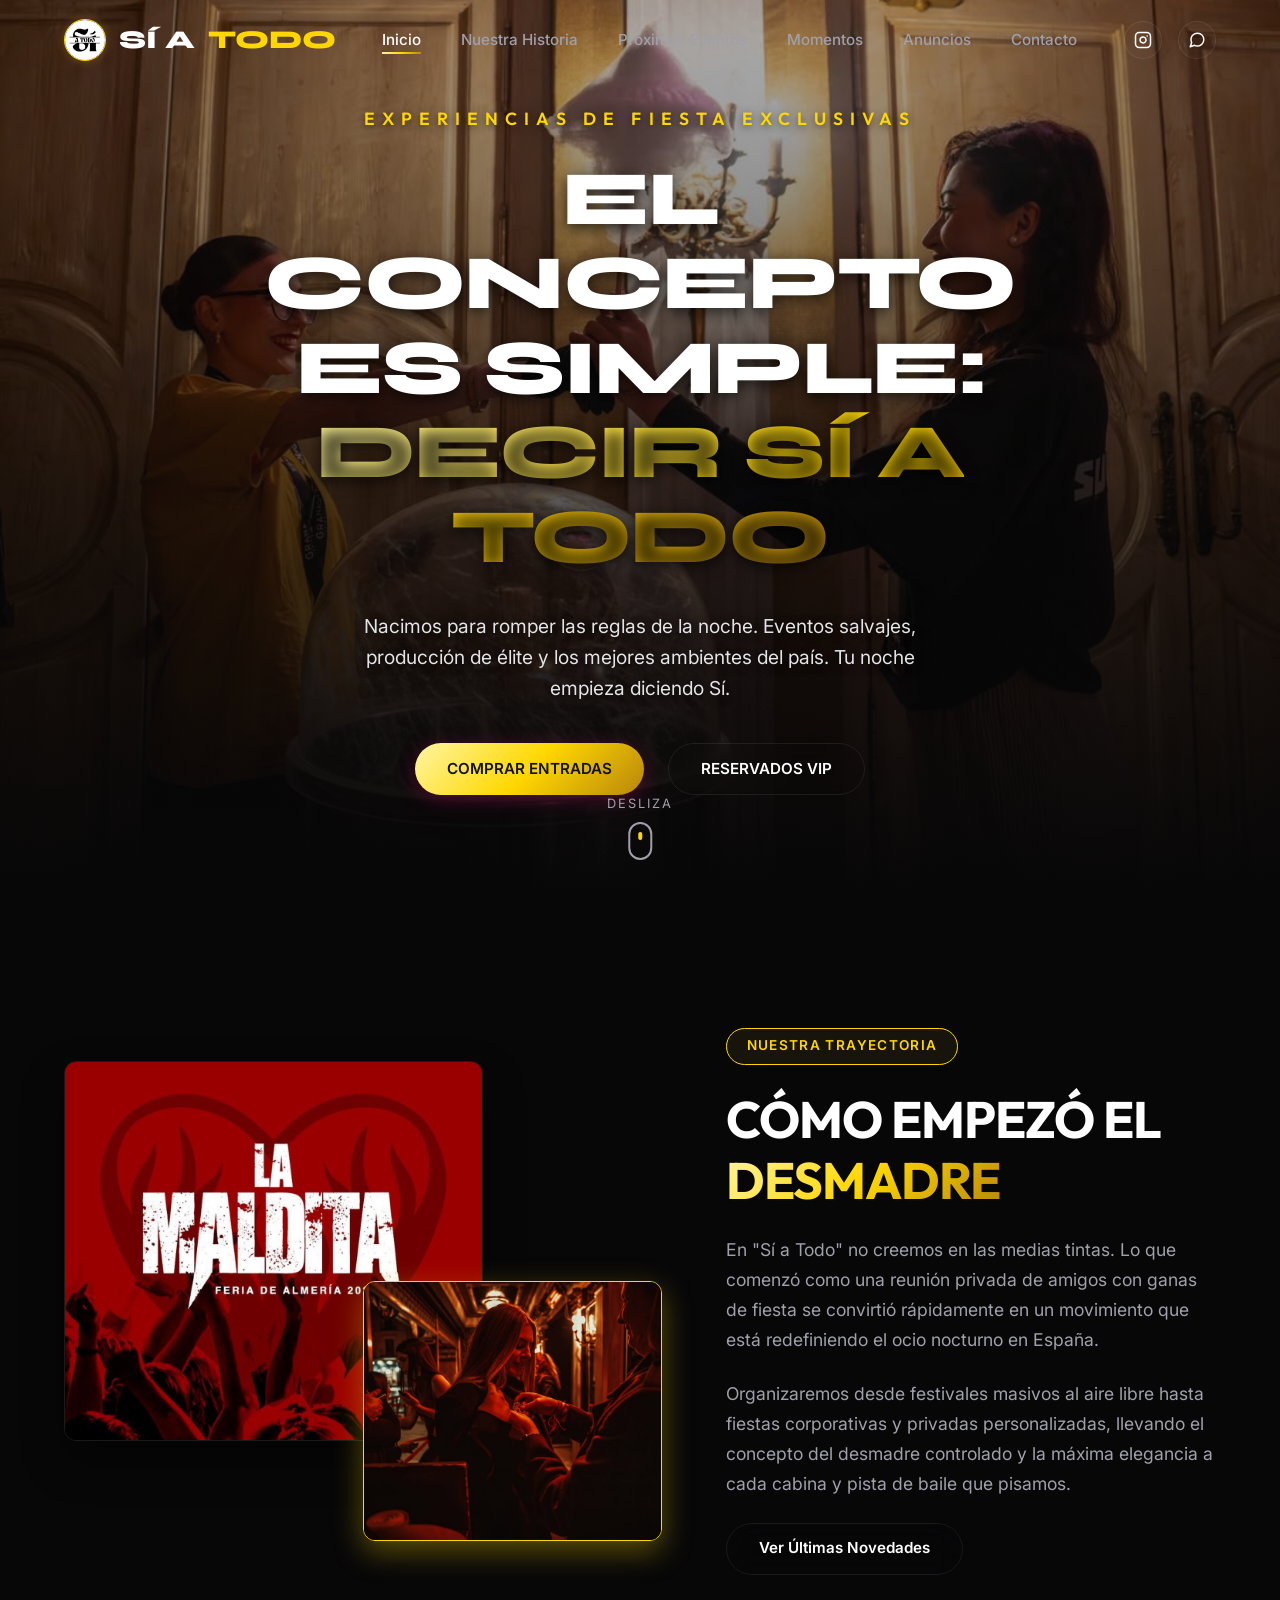
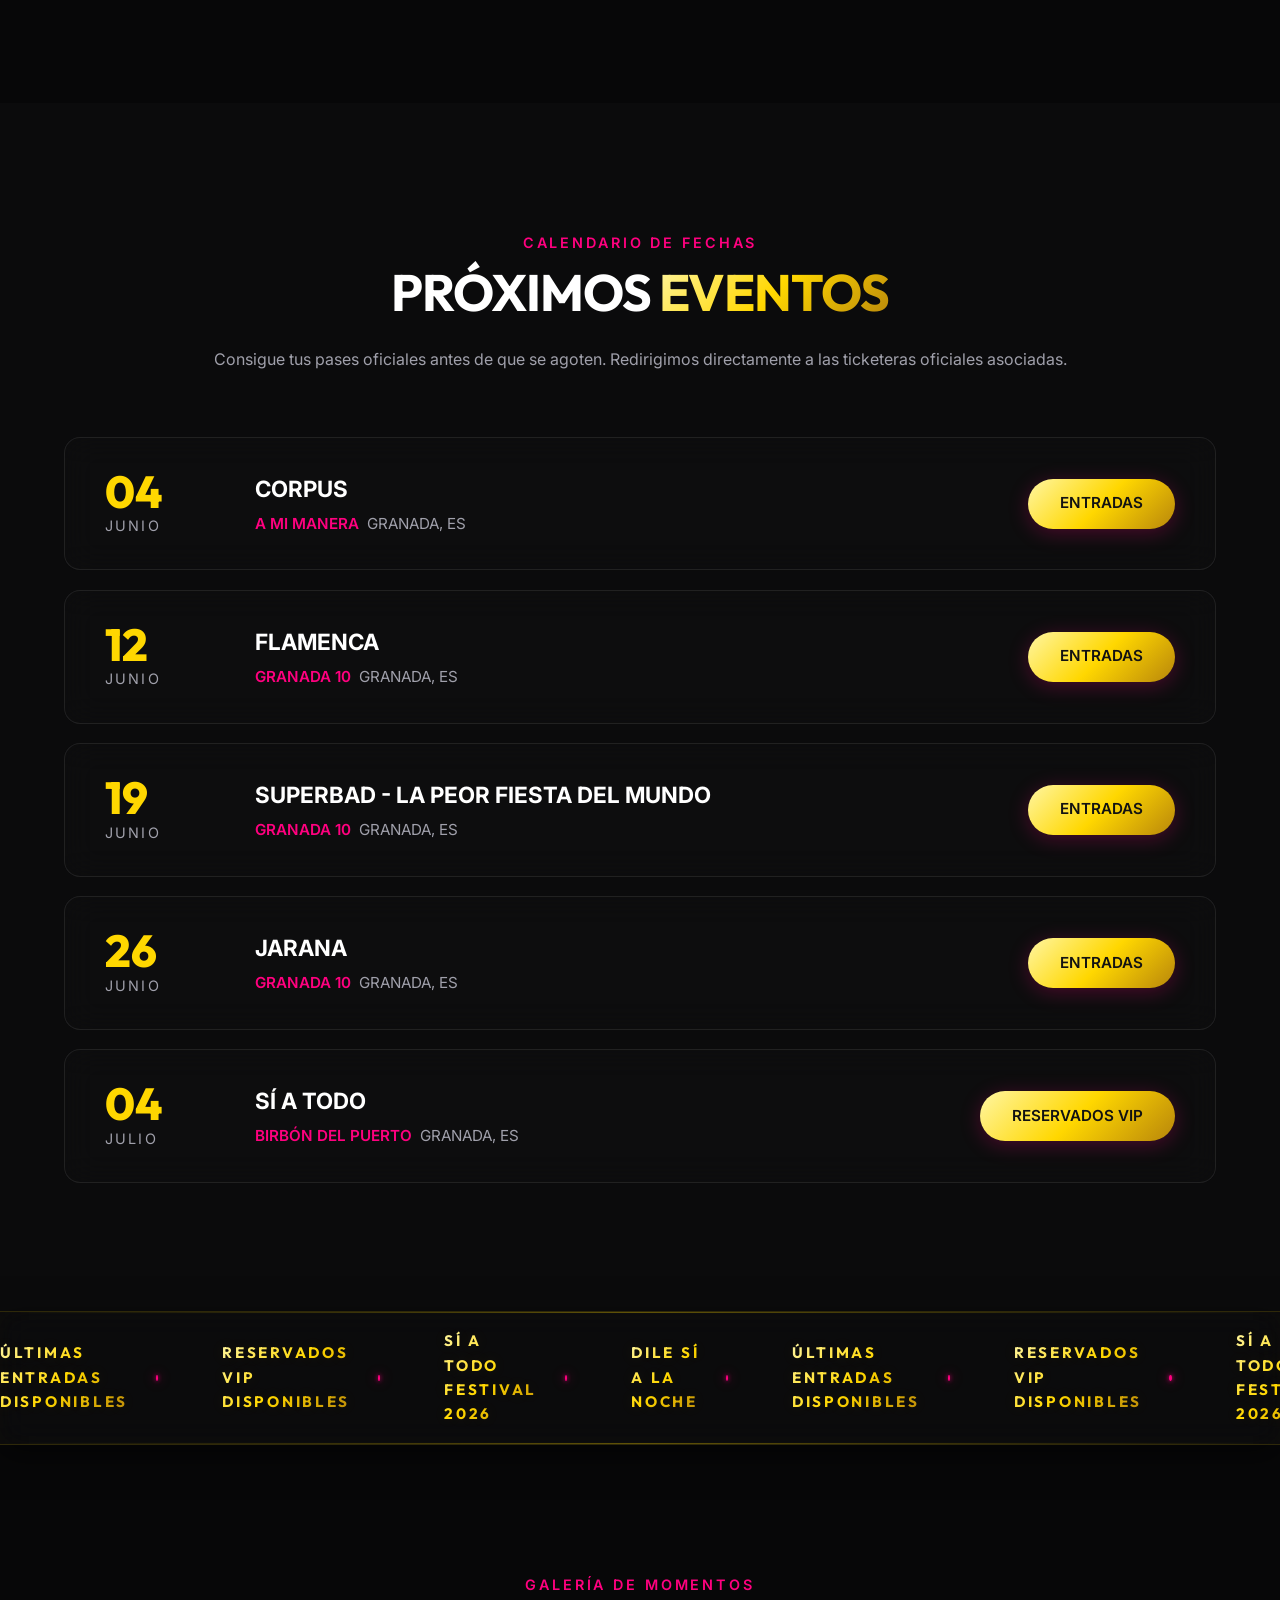
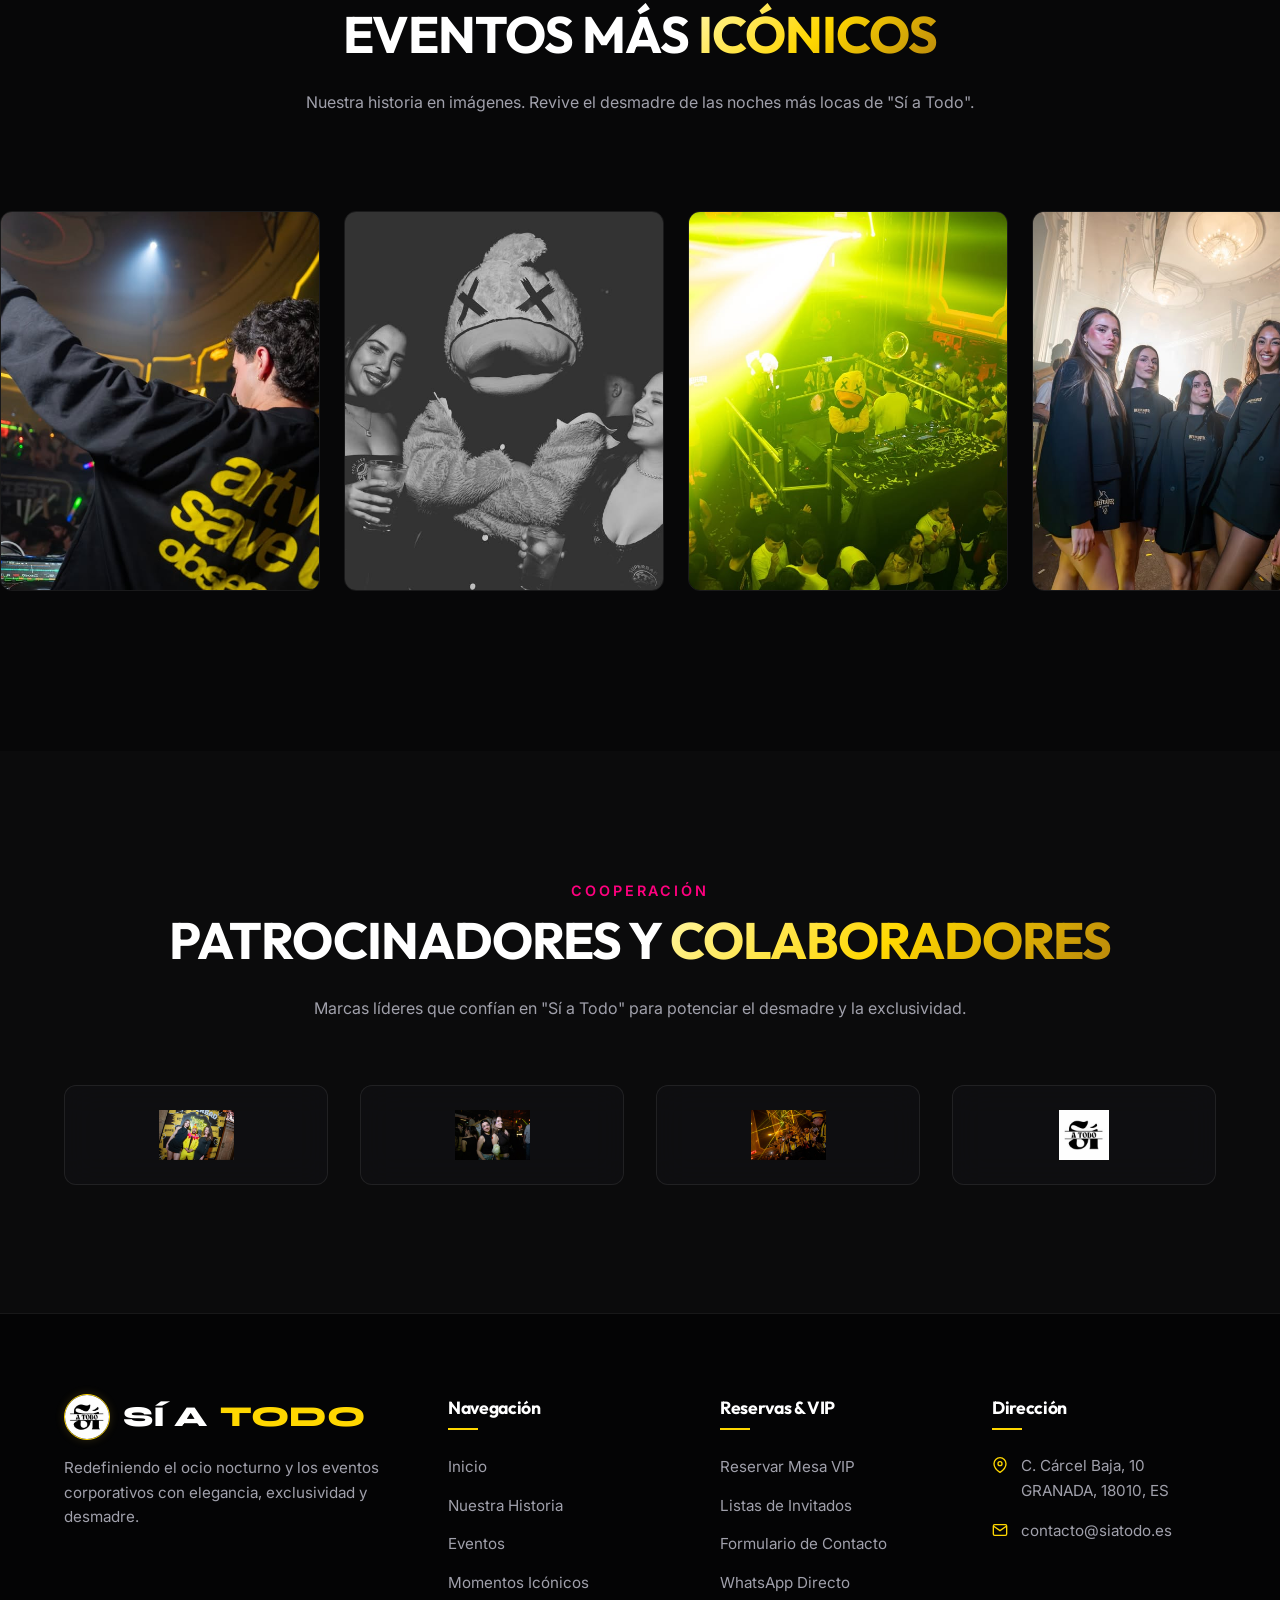
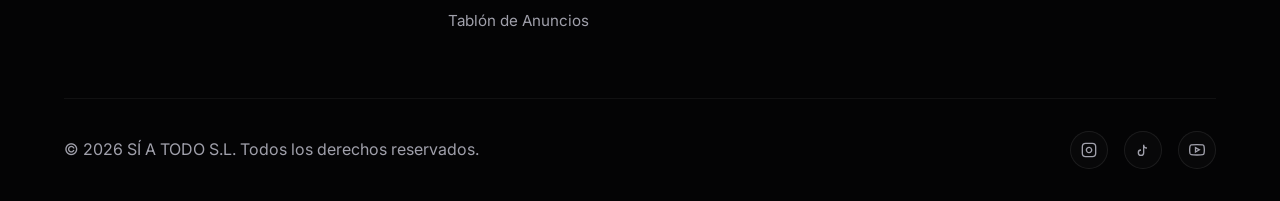
==== commit 9e146a27: "style: upgrade ticker banner aesthetics and sync local address updates" ====
--- a/index.html
+++ b/index.html
@@ -420,7 +420,7 @@
                                 <path d="M21 10c0 7-9 13-9 13s-9-6-9-13a9 9 0 0 1 18 0z"></path>
                                 <circle cx="12" cy="10" r="3"></circle>
                             </svg>
-                            <span>Paseo de la Castellana, 120<br>Madrid, ES</span>
+                            <span>C. Cárcel Baja, 10<br>GRANADA, 18010, ES</span>
                         </div>
                         <div class="footer-contact-item">
                             <svg width="16" height="16" viewBox="0 0 24 24" fill="none" stroke="currentColor"
--- a/css/style.css
+++ b/css/style.css
@@ -54,6 +54,15 @@
     min-height: 100vh;
     line-height: 1.6;
     overflow-x: hidden;
+    background-color: var(--bg-dark);
+    /* Fondo premium fiestero: Luces ambient neón difusas y fijas en parallax */
+    background-image: 
+        radial-gradient(circle at 10vw 20vh, rgba(157, 78, 221, 0.05) 0%, transparent 40%),
+        radial-gradient(circle at 85vw 55vh, rgba(255, 215, 0, 0.04) 0%, transparent 45%),
+        radial-gradient(circle at 20vw 85vh, rgba(255, 0, 127, 0.04) 0%, transparent 40%);
+    background-attachment: fixed;
+    background-repeat: no-repeat;
+    background-size: cover;
 }
 
 /* Typography */
@@ -746,36 +755,76 @@
 
 /* Ticker banner */
 .ticker-banner {
-    background: var(--primary);
-    color: var(--bg-dark);
-    padding: 0.8rem 0;
+    position: relative;
+    background: rgba(12, 12, 14, 0.85);
+    backdrop-filter: blur(15px);
+    -webkit-backdrop-filter: blur(15px);
+    border-top: 1px solid rgba(255, 215, 0, 0.15);
+    border-bottom: 1px solid rgba(255, 215, 0, 0.15);
+    padding: 1.1rem 0;
     overflow: hidden;
     display: flex;
-    font-family: 'Syne', sans-serif;
-    font-weight: 800;
-    font-size: 1.1rem;
+    font-family: 'Outfit', sans-serif;
+    font-weight: 700;
+    font-size: 0.95rem;
     text-transform: uppercase;
-    letter-spacing: 0.1em;
+    letter-spacing: 0.18em;
+    z-index: 10;
+    box-shadow: 0 10px 30px rgba(0, 0, 0, 0.5), inset 0 0 20px rgba(255, 215, 0, 0.02);
+}
+
+.ticker-banner::before {
+    content: '';
+    position: absolute;
+    top: 0;
+    left: 0;
+    right: 0;
+    height: 1px;
+    background: linear-gradient(90deg, transparent, rgba(255, 215, 0, 0.35), transparent);
+}
+
+.ticker-banner::after {
+    content: '';
+    position: absolute;
+    bottom: 0;
+    left: 0;
+    right: 0;
+    height: 1px;
+    background: linear-gradient(90deg, transparent, rgba(255, 215, 0, 0.35), transparent);
 }
 
 .ticker-wrap {
     display: flex;
     width: max-content;
-    animation: ticker 15s linear infinite;
+    animation: ticker 22s linear infinite;
     gap: 4rem;
 }
 
 .ticker-item {
     display: flex;
     align-items: center;
-    gap: 1rem;
+    gap: 1.5rem;
+}
+
+.ticker-item span {
+    background: var(--accent-gradient);
+    -webkit-background-clip: text;
+    -webkit-text-fill-color: transparent;
+    font-weight: 700;
+    text-shadow: 0 0 15px rgba(255, 215, 0, 0.1);
+    transition: var(--transition-fast);
+}
+
+.ticker-item:hover span {
+    text-shadow: 0 0 20px rgba(255, 215, 0, 0.4);
 }
 
 .ticker-dot {
-    width: 8px;
-    height: 8px;
-    background-color: var(--bg-dark);
+    width: 6px;
+    height: 6px;
+    background-color: var(--accent);
     border-radius: 50%;
+    box-shadow: 0 0 12px var(--accent), 0 0 4px var(--accent);
 }
 
 @keyframes ticker {
@@ -805,7 +854,8 @@
     max-width: 100%;
     max-height: 100%;
     object-fit: contain;
-    filter: grayscale(1) opacity(0.4);
+    filter: none;
+    opacity: 1;
     transition: var(--transition-smooth);
 }
 
@@ -815,7 +865,6 @@
 }
 
 .sponsor-card:hover img {
-    filter: grayscale(0) opacity(0.9);
     transform: scale(1.08);
 }
 
